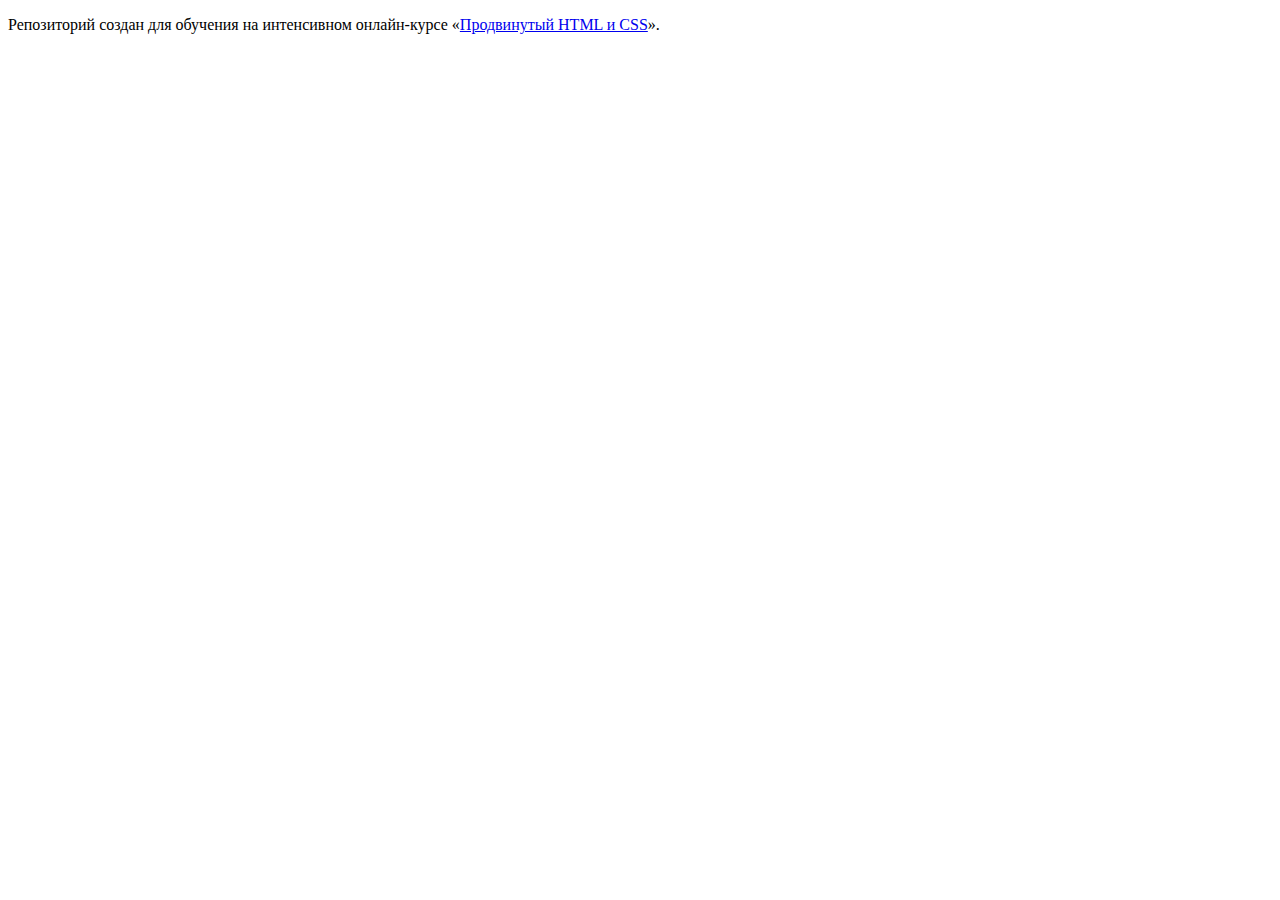
==== index.html @ 70e8ac52 ":hatching_chick:" ====
<!DOCTYPE html>
<html lang="ru">
  <head>
    <meta charset="utf-8">
    <title>HTML Academy: Седона</title>
  </head>
  <body>

    <p>Репозиторий создан для обучения на интенсивном онлайн‑курсе «<a href="https://htmlacademy.ru/intensive/adaptive">Продвинутый HTML и CSS</a>».</p>

  </body>
</html>
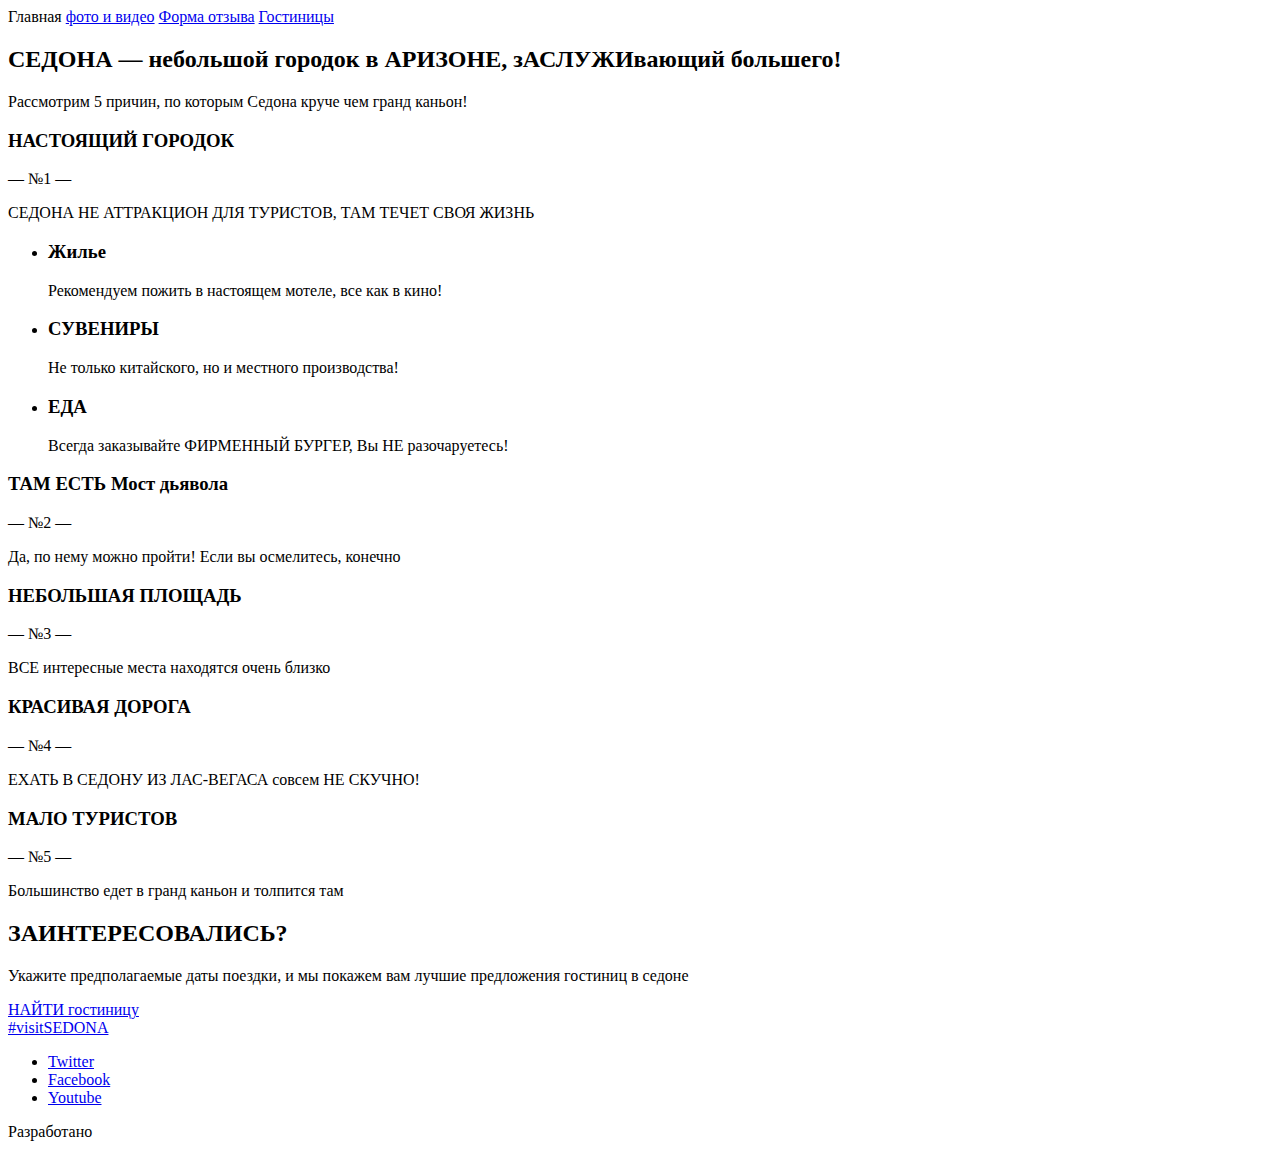
==== commit 6bae8a61: "Index-page layout" ====
--- a/index.html
+++ b/index.html
@@ -2,11 +2,105 @@
 <html lang="ru">
   <head>
     <meta charset="utf-8">
+    <meta  name="viewport" content="width=device-width,initial-scale=1">
     <title>HTML Academy: Седона</title>
+    <link rel="stylesheet" href="css/style.min.css">
   </head>
   <body>
+    <div class="wrapper-main">
+      <header class="header-main">
+        <nav class="menu">
+          <a>Главная</a>
+          <a href="photo.html">фото и видео</a>
+          <a href="form.html">Форма отзыва</a>
+          <a href="hotels.html">Гостиницы</a>
+        </nav>
+        <div class="logo">
 
-    <p>Репозиторий создан для обучения на интенсивном онлайн‑курсе «<a href="https://htmlacademy.ru/intensive/adaptive">Продвинутый HTML и CSS</a>».</p>
+        </div>
+      </header>
+      <main>
+        <section class="welcome">
 
+        </section>
+        <section class="descr">
+          <h2 class="descr__title">СЕДОНА — небольшой городок в АРИЗОНЕ, зАСЛУЖИвающий большего!</h2>
+          <p class="descr__text">Рассмотрим 5 причин, по которым Седона круче чем гранд каньон!</p>
+        </section>
+        <section class="city">
+          <div class="city__text">
+            <h3 class="city__h3">НАСТОЯЩИЙ ГОРОДОК</h3>
+            <p class="city__number">— №1 —</p>
+            <p class="city__slogan">СЕДОНА НЕ АТТРАКЦИОН ДЛЯ ТУРИСТОВ, ТАМ ТЕЧЕТ СВОЯ ЖИЗНЬ</p>
+          </div>
+          <div class="city__photo">
+
+          </div>
+        </section>
+        <ul class="items">
+          <li class="items__text">
+            <h3 class="items__h3">Жилье</h3>
+            <p class="items__slogan">Рекомендуем пожить в настоящем мотеле, все как в кино!</p>
+          </li>
+          <li class="items__text">
+            <h3 class="items__h3">СУВЕНИРЫ</h3>
+            <p class="items__slogan">Не только китайского, но и местного производства!</p>
+          </li>
+          <li class="items__text">
+            <h3 class="items__h3">ЕДА</h3>
+            <p class="items__slogan">Всегда заказывайте ФИРМЕННЫЙ БУРГЕР, Вы НЕ разочаруетесь!</p>
+          </li>
+        </ul>
+        <section class="city">
+          <div class="city__text">
+            <h3 class="city__h3">ТАМ ЕСТЬ Мост дьявола</h3>
+            <p class="city__number">— №2 —</p>
+            <p class="city__slogan">Да, по нему можно пройти! Если вы осмелитесь, конечно</p>
+          </div>
+          <div class="city__photo">
+
+          </div>
+        </section>
+        <section class="city">
+          <div class="city__text city__text--grey">
+            <h3 class="city__h3 city__h3--black">НЕБОЛЬШАЯ ПЛОЩАДЬ</h3>
+            <p class="city__number">— №3 —</p>
+            <p class="city__slogan">ВСЕ интересные места находятся очень близко</p>
+          </div>
+          <div class="city__text city__text--grey">
+            <h3 class="city__h3 city__h3--black">КРАСИВАЯ ДОРОГА</h3>
+            <p class="city__number">— №4 —</p>
+            <p class="city__slogan">ЕХАТЬ В СЕДОНУ ИЗ ЛАС-ВЕГАСА совсем НЕ СКУЧНО!</p>
+          </div>
+          <div class="city__text city__text--grey">
+            <h3 class="city__h3 city__h3--black">МАЛО ТУРИСТОВ</h3>
+            <p class="city__number">— №5 —</p>
+            <p class="city__slogan">Большинство едет в гранд каньон и толпится там</p>
+          </div>
+        </section>
+        <section class="interest">
+          <h2 class="interest__h2">ЗАИНТЕРЕСОВАЛИСЬ?</h2>
+          <p class="interest__text">Укажите предполагаемые даты поездки, и мы покажем вам лучшие предложения гостиниц в седоне</p>
+          <a href="#" class="interest__link">НАЙТИ гостиницу</a>
+        </section>
+        <div class="map">
+
+        </div>
+      </main>
+      <footer class="footer-main">
+        <div class="visit">
+          <a href="#" class="visit__link">#visitSEDONA</a>
+        </div>
+        <ul class="social">
+          <li><a href="#" class="social__tw">Twitter</a></li>
+          <li><a href="#" class="social__fb">Facebook</a></li>
+          <li><a href="#" class="social__yt">Youtube</a></li>
+        </ul>
+        <div class="copyright">
+          <p class="copyright__text">Разработано</p>
+          <a href="https://htmlacademy.ru/intensive/adaptive" class="copyright__link"></a>
+        </div>
+      </footer>
+    </div>
   </body>
 </html>
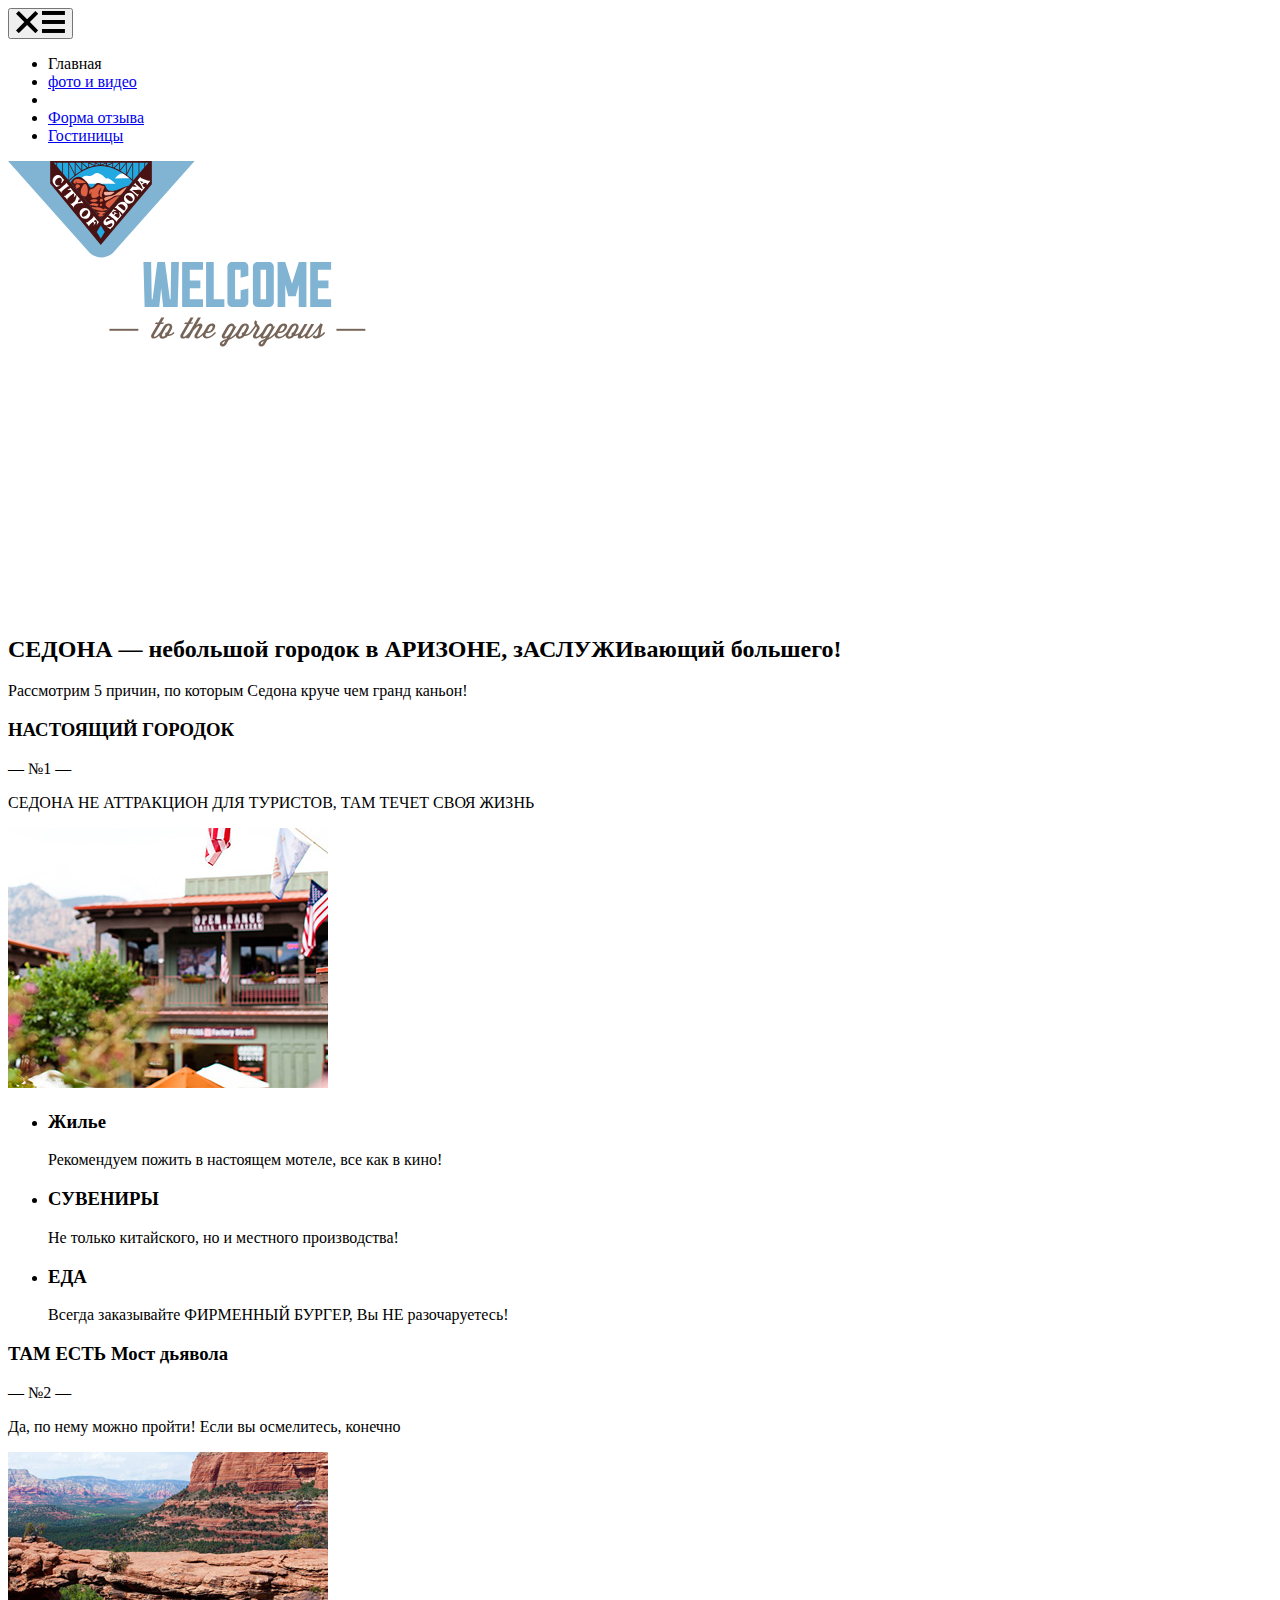
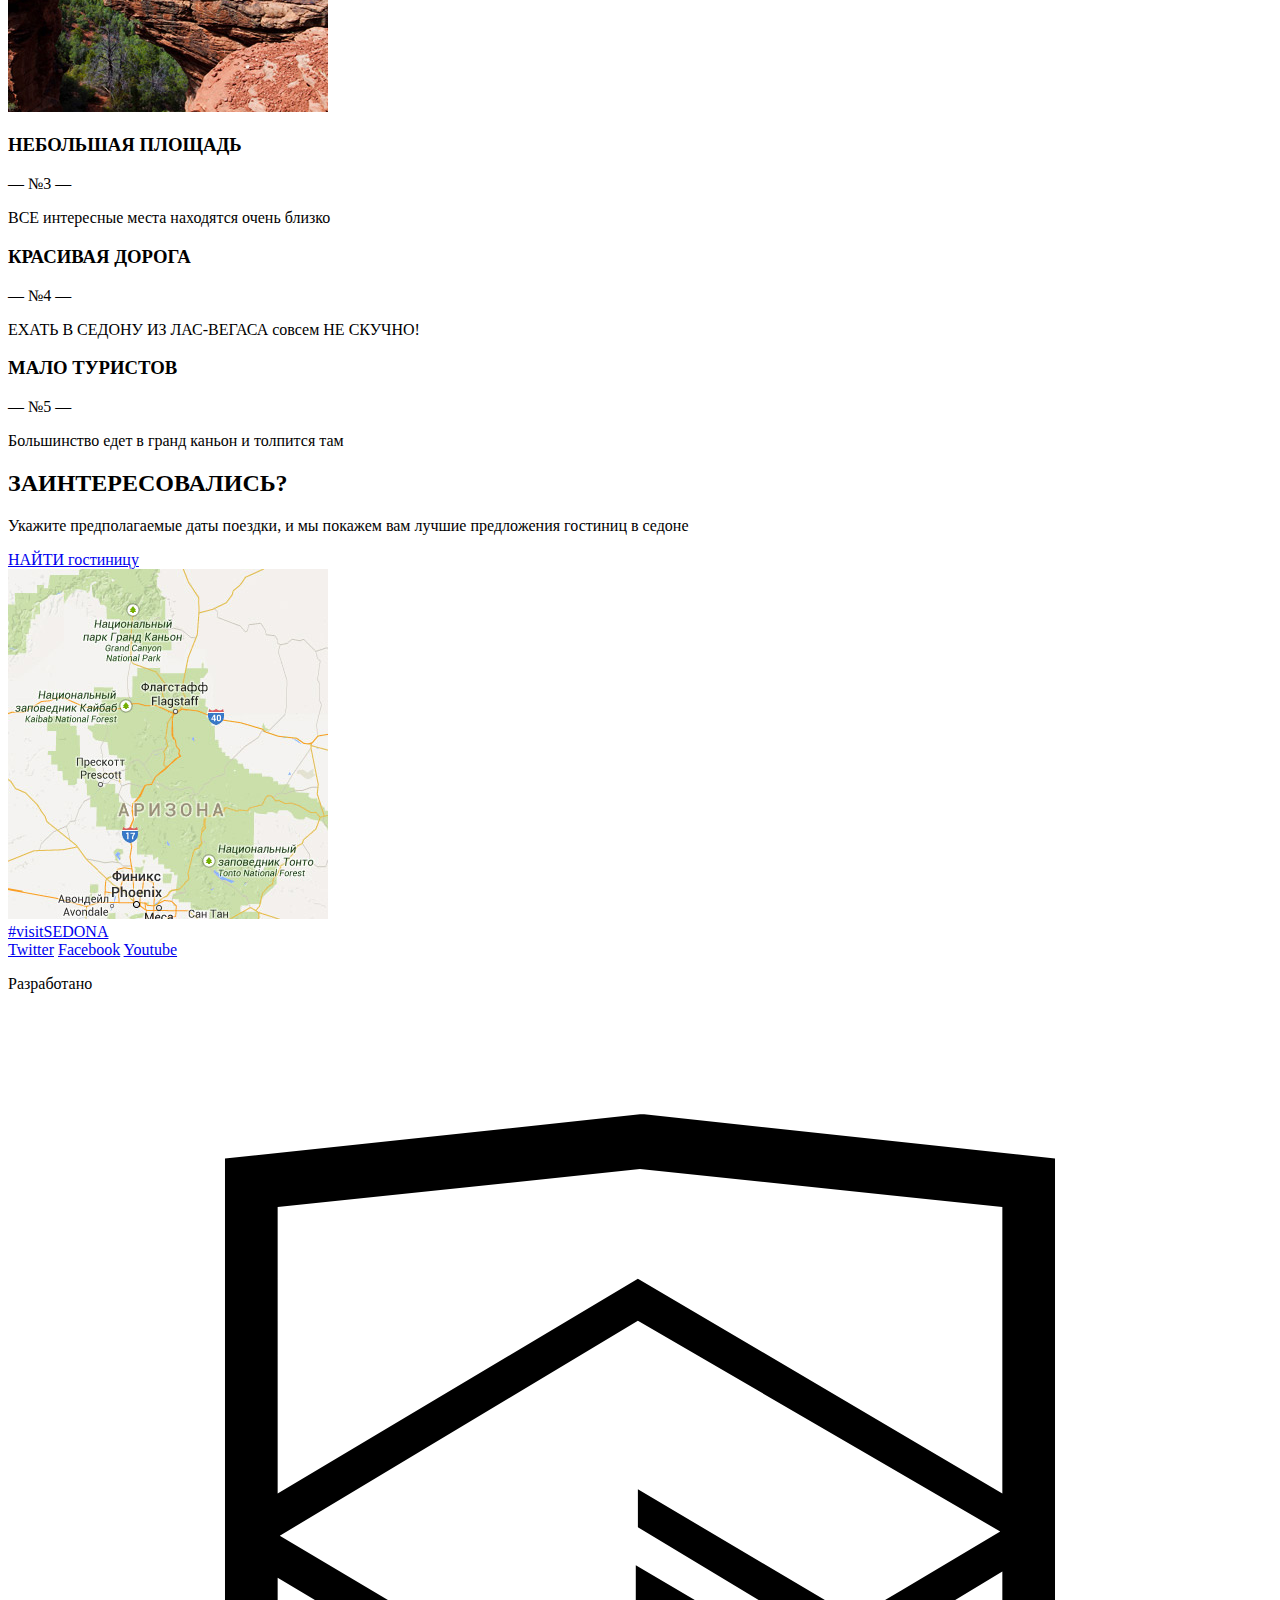
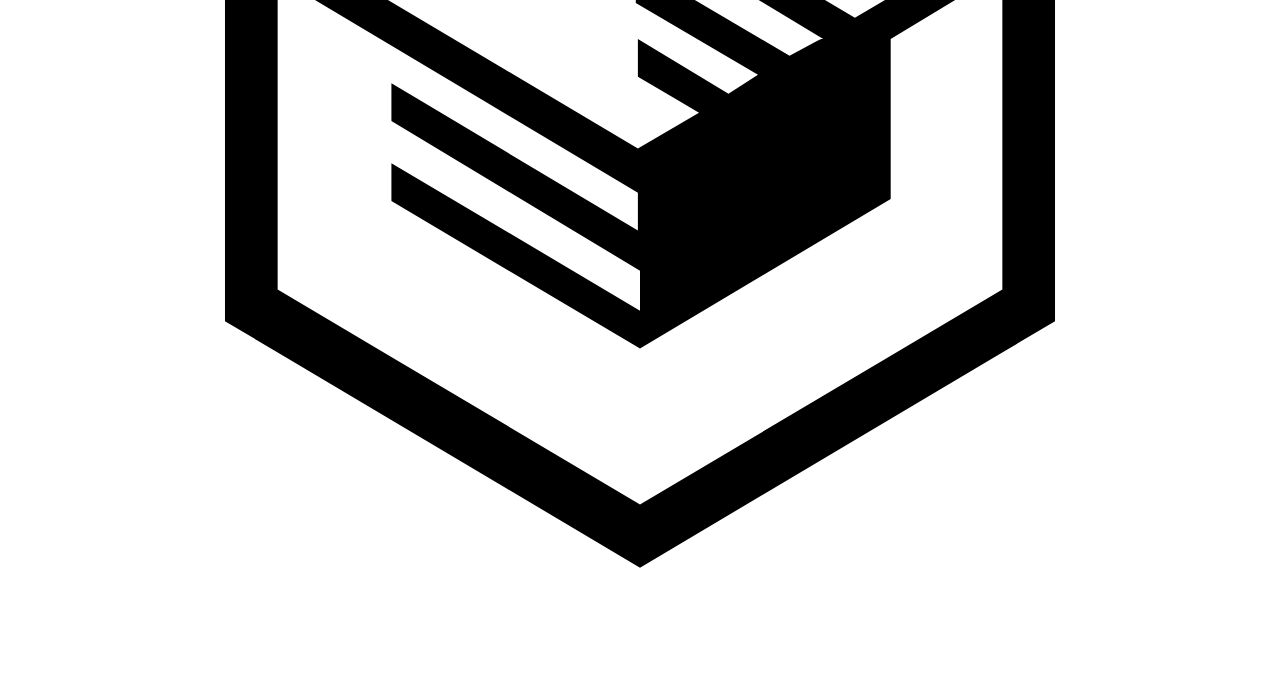
==== commit c6d6f916: "Index-page for mobile and tablet versions" ====
--- a/index.html
+++ b/index.html
@@ -10,31 +10,275 @@
     <div class="wrapper-main">
       <header class="header-main">
         <nav class="menu">
-          <a>Главная</a>
-          <a href="photo.html">фото и видео</a>
-          <a href="form.html">Форма отзыва</a>
-          <a href="hotels.html">Гостиницы</a>
+          <button class="menu__toggle">
+            <svg class="menu__cross" xmlns="http://www.w3.org/2000/svg" xmlns:xlink="http://www.w3.org/1999/xlink" x="0px" y="0px" width="22.199px" height="22.199px" viewBox="0 0 22.199 22.199" enable-background="new 0 0 22.199 22.199" xml:space="preserve"> <polygon class="menu__cross-hover" points="22.199,2.804 19.396,0 11.1,8.297 2.804,0 0,2.803 8.297,11.1 0,19.396 2.803,22.199 11.1,13.902 19.396,22.199 22.199,19.396 13.903,11.1 "/></svg>
+            <svg class="menu__ham" xmlns="http://www.w3.org/2000/svg" xmlns:xlink="http://www.w3.org/1999/xlink" x="0px" y="0px" width="22.928px" height="21.982px" viewBox="0 0 22.928 21.982" enable-background="new 0 0 22.928 21.982" xml:space="preserve">
+              <g>
+                <rect class="menu__ham-hover" width="22.928" height="3.964"/>
+                <rect class="menu__ham-hover" y="9.009" width="22.928" height="3.964"/>
+                <rect class="menu__ham-hover" y="18.018" width="22.928" height="3.964"/>
+              </g>
+            </svg>
+          </button>
+          <ul class="menu__items">
+            <li class="menu__blocks"><a class="menu__link menu__link--active">Главная</a></li>
+            <li class="menu__blocks"><a class="menu__link" href="photo.html">фото и видео</a></li>
+            <li class="menu__blocks menu__blocks--hidden"></li>
+            <li class="menu__blocks"><a class="menu__link" href="form.html">Форма отзыва</a></li>
+            <li class="menu__blocks"><a class="menu__link" href="hotels.html">Гостиницы</a></li>
+          </ul>
         </nav>
         <div class="logo">
-
+          <svg xmlns="http://www.w3.org/2000/svg" xmlns:xlink="http://www.w3.org/1999/xlink" x="0px" y="0px" width="186.643px" height="96.425px" viewBox="0 0 186.643 96.425" enable-background="new 0 0 186.643 96.425" xml:space="preserve">
+            <g>
+              <path class="logo__blue" fill="#81B3D3" d="M186.643,0H0l80.486,90.474c7.061,7.936,18.61,7.936,25.67,0L186.643,0z"/>
+              <g>
+                <g>
+                  <polygon fill="#23A9E1" points="43.242,0.721 92.765,59.071 142.089,1.074 			"/>
+                </g>
+                <g>
+                  <path class="logo__cloud" fill="#FFFFFF" d="M122.023,17.332c-5.062,0.028-10.124,0.056-15.187,0.084C112.837,10.485,115.533,11.226,122.023,17.332L122.023,17.332z"/>
+                </g>
+                <g>
+                  <path class="logo__cloud" fill="#FFFFFF" d="M80.849,22.69c8.895,0,17.786,0,26.68,0c-1.985-1.233-6.708-7.059-9.308-4.893 c-0.212,0.178-7.505-8.848-12.296-4.499c-4.179,3.799-6.12-0.498-10.857,2.511C69.669,19.379,78.188,21.484,80.849,22.69 L80.849,22.69z"/>
+                </g>
+                <path fill="#491213" d="M93.104,0.016h-50.92v22.463l50.581,61.522l0.339-0.424l50.748-60.394V0.016H93.104z M93.104,57.068 l-0.339,0.409L45.892,1.793h47.211h47.208L93.104,57.068z"/>
+                <path fill="#491213" d="M92.765,57.477l0.339-0.409L120.68,24.78c-6.913,0.949-11.864,6.077-18.604,4.956 c-3.396-0.564-3.498-2.514-4.469-4.456c-0.746-1.493-1.937-1.303-3.487-1.91c-1.442-0.565-2.277-1.738-5.162-1.061 c-2.528,0.593-2.807,4.518-5.952,4.293c-1.689-0.121-1.811-2.497-4.244-5.539c-6.302-7.571-12.158-6.523-16.247,0.475 L92.765,57.477z"/>
+                <g>
+                  <polygon fill="#23A9E1" points="88.745,70.916 92.765,64.416 96.769,70.916 92.765,77.43 			"/>
+                </g>
+                <g>
+                  <path class="logo__grid" fill="#491213" d="M124.567,20.258c-0.035-0.039-3.714-3.86-9.46-7.639c-5.281-3.474-13.444-7.624-22.346-7.667 C83.84,4.903,75.79,9.039,70.605,12.518c-5.632,3.78-9.18,7.61-9.215,7.648l-0.706-0.649c0.036-0.04,3.661-3.954,9.387-7.796 c5.298-3.554,13.54-7.774,22.696-7.729c9.144,0.044,17.493,4.287,22.888,7.837c5.832,3.839,9.57,7.727,9.606,7.766 L124.567,20.258z"/>
+                </g>
+                <g>
+                  <rect class="logo__grid" x="48.363" y="1.2" fill="#491213" width="0.783" height="6.627"/>
+                </g>
+                <g>
+                  <rect class="logo__grid" x="54.116" y="0.933" fill="#491213" width="0.783" height="12.634"/>
+                </g>
+                <g>
+                  <rect class="logo__grid" x="60.363" y="1.017" fill="#491213" width="0.784" height="18.43"/>
+                </g>
+                <g>
+                  <rect class="logo__grid" x="66.779" y="0.933" fill="#491213" width="0.783" height="13.495"/>
+                </g>
+                <g>
+                  <rect class="logo__grid" x="73.42" y="0.819" fill="#491213" width="0.784" height="9.18"/>
+                </g>
+                <g>
+                  <rect class="logo__grid" x="80.33" y="1.074" fill="#491213" width="0.782" height="5.683"/>
+                </g>
+                <g>
+                  <rect class="logo__grid" x="86.676" y="0.918" fill="#491213" width="0.783" height="4.104"/>
+                </g>
+                <g>
+                  <rect class="logo__grid" x="56.928" y="7.699" transform="matrix(-0.4571 -0.8894 0.8894 -0.4571 86.0255 68.6893)" fill="#491213" width="14.095" height="0.784"/>
+                </g>
+                <g>
+                  <rect class="logo__grid" x="65.248" y="5.536" transform="matrix(-0.6306 -0.7761 0.7761 -0.6306 110.4178 64.4075)" fill="#491213" width="10.575" height="0.783"/>
+                </g>
+                <g>
+                  <rect class="logo__grid" x="72.811" y="4.074" transform="matrix(-0.7484 -0.6633 0.6633 -0.7484 131.3064 58.7461)" fill="#491213" width="7.972" height="0.783"/>
+                </g>
+                <g>
+                  <rect class="logo__grid" x="80.394" y="2.974" transform="matrix(-0.8984 -0.4393 0.4393 -0.8984 157.8131 43.247)" fill="#491213" width="7.032" height="0.783"/>
+                </g>
+                <g>
+                  <rect class="logo__grid" x="86.769" y="2.738" transform="matrix(-0.9076 -0.4199 0.4199 -0.9076 170.1622 43.7135)" fill="#491213" width="6.246" height="0.783"/>
+                </g>
+                <g>
+                  <rect class="logo__grid" x="136.324" y="1.257" fill="#491213" width="0.783" height="5.781"/>
+                </g>
+                <g>
+                  <rect class="logo__grid" x="130.571" y="0.721" fill="#491213" width="0.784" height="12.973"/>
+                </g>
+                <g>
+                  <rect class="logo__grid" x="124.325" y="1.257" fill="#491213" width="0.782" height="18.458"/>
+                </g>
+                <g>
+                  <rect class="logo__grid" x="117.909" y="1.031" fill="#491213" width="0.782" height="13.241"/>
+                </g>
+                <g>
+                  <rect class="logo__grid" x="111.268" y="0.989" fill="#491213" width="0.783" height="9.011"/>
+                </g>
+                <g>
+                  <rect class="logo__grid" x="104.358" y="0.679" fill="#491213" width="0.783" height="6.078"/>
+                </g>
+                <g>
+                  <rect class="logo__grid" x="97.883" y="1.172" fill="#491213" width="1.015" height="3.85"/>
+                </g>
+                <g>
+                  <rect class="logo__grid" x="121.129" y="1.052" transform="matrix(-0.8889 -0.4582 0.4582 -0.8889 225.8566 70.8436)" fill="#491213" width="0.782" height="13.956"/>
+                </g>
+                <g>
+                  <rect class="logo__grid" x="114.566" y="0.643" transform="matrix(-0.7732 -0.6342 0.6342 -0.7732 200.1183 83.3156)" fill="#491213" width="0.783" height="10.461"/>
+                </g>
+                <g>
+                  <rect class="logo__grid" x="108.268" y="0.475" transform="matrix(-0.6634 -0.7482 0.7482 -0.6634 177.4106 88.722)" fill="#491213" width="0.783" height="7.97"/>
+                </g>
+                <g>
+                  <rect class="logo__grid" x="101.169" y="-0.154" transform="matrix(-0.4385 -0.8987 0.8987 -0.4385 143.0711 96.1146)" fill="#491213" width="0.784" height="7.032"/>
+                </g>
+                <g>
+                  <rect class="logo__grid" x="95.196" y="0.013" transform="matrix(-0.4191 -0.908 0.908 -0.4191 132.7973 91.2395)" fill="#491213" width="0.783" height="6.246"/>
+                </g>
+                <g>
+                  <g>
+                    <path fill="#FFFFFF" d="M65.464,32.265c0.513,0.618,0.891,1.284,0.806,2.116c-0.059,0.579-0.936,1.55-0.27,1.846 c0.747-0.945,1.495-1.889,2.242-2.834c-0.602-0.151-5.365-5.848-5.442-6.472c-1.053,0.578-2.106,1.156-3.159,1.734 c0.164,0.661,1.294,0.005,1.854,0.046c0.828,0.06,1.425,0.56,1.953,1.152c-1.728,1.449-5.931,5.017-6.374,5.09 c-0.226,0.036-1.088-0.601-1.101-0.056c-0.006,0.262,0.852,1.014,1.015,1.21c0.743,0.884,1.485,1.769,2.229,2.653 c0.619-0.282-0.11-0.732,0.205-1.243C59.654,37.133,64.323,33.24,65.464,32.265L65.464,32.265z"/>
+                  </g>
+                  <g>
+                    <path fill="#FFFFFF" d="M60.191,25.285c0.443-0.095,0.624,0.434,0.958-0.056c-0.816-0.973-1.633-1.945-2.449-2.917 c-0.371-0.442-0.84-0.916-0.706,0.018c0.089,0.63-6.113,5.664-6.493,5.82c-0.479,0.197-0.758-0.417-1.109,0.097 c0.731,0.869,1.461,1.739,2.193,2.608c0.246,0.292,0.477,0.612,0.747,0.882c0.339,0.339,0.208-0.672,0.224-0.585 c-0.091-0.513,0.527-0.948,0.855-1.228C55.956,28.563,59.809,25.336,60.191,25.285z"/>
+                  </g>
+                  <g>
+                    <path fill="#FFFFFF" d="M51.42,24.368c-1.767,0.523-3.65-0.164-4.207-2.042c-0.543-1.835,0.614-3.757,2.071-4.801 c1.439-1.032,3.589-0.97,4.373,0.838c0.346,0.799,0.158,1.706-0.094,2.502c-0.16,0.506-0.597,1,0.056,1.289 c0.86-1.096,1.721-2.19,2.581-3.286c-1.055-0.633-1.518-1.683-2.3-2.595c-0.882-1.071-2.064-2.079-3.482-2.284 c-2.87-0.406-5.574,2.556-5.795,5.245c-0.136,1.457,0.374,2.848,1.246,4.001c0.75,0.994,1.868,1.623,2.435,2.754 c0.262,0.095,2.705-1.033,3.286-1.255C51.538,24.623,51.501,24.459,51.42,24.368C50.659,24.594,51.42,24.368,51.42,24.368z"/>
+                  </g>
+                  <g>
+                    <path fill="#FFFFFF" d="M90.72,60.777c-1.15-0.768-4.025-4.689-4.573-5.341c-0.108-0.13-0.219-0.261-0.329-0.392 c-0.011-0.014-0.284,0.225-0.246,0.191c-0.173,0.145,0.134,0.573-0.052,0.864c-0.793,1.241-5.758,4.983-6.016,5.163 c-0.556,0.384-1.164-0.159-1.489,0.316c0.719,0.854,2.78,3.543,3.019,3.582c0.479,0.078,0.148-0.815,0.211-1 c0.123-0.369,2.633-2.445,3.549-3.211c0.336-0.281,0.688,0.426,0.888,0.723c0.327,0.484,0.474,1,0.298,1.568 c-0.116,0.37-0.717,0.92-0.25,1.174c0.619-0.723,2.361-2.754,2.613-3.049c0.252-0.293-0.566-0.037-0.469-0.087 c-0.37,0.191-0.718,0.235-1.063-0.028c-0.096-0.071-1.089-1.082-0.99-1.166c0.431-0.361,0.959-0.963,1.517-1.1 c0.862-0.213,1.582,1.516,1.709,2.129c0.121,0.578,0.104,1.186-0.076,1.75c-0.124,0.387-0.487,0.696,0.018,0.93 c0.712-0.974,1.422-1.946,2.131-2.92C90.974,60.88,90.842,60.848,90.72,60.777C90.593,60.692,90.859,60.847,90.72,60.777z"/>
+                  </g>
+                  <g>
+                    <path fill="#FFFFFF" d="M80.496,56.646c2.205-1.855,2.482-5.053,0.769-7.339c-1.867-2.489-5.371-3.096-7.804-1.052 c-2.204,1.854-2.489,5.047-0.758,7.325C74.694,58.201,77.902,58.498,80.496,56.646C81.652,55.671,80.397,56.716,80.496,56.646z M80.031,51.893c-0.647,1.51-2.201,3.063-3.732,3.667c-1.818,0.715-3.1-0.827-2.36-2.553c0.65-1.516,2.203-3.057,3.737-3.666 C79.528,48.606,80.742,50.187,80.031,51.893C79.65,52.783,80.102,51.724,80.031,51.893z"/>
+                  </g>
+                  <g>
+                    <path fill="#FFFFFF" d="M74.052,42.037c0.475,0.06,0.926,0.55,1.269,0.042c-0.742-0.879-1.484-1.758-2.228-2.637 c-0.595,0.269,0.047,0.549-0.194,0.971c-0.244,0.427-2.56,0.781-3.176,0.89c0.224-0.644,0.895-2.615,1.157-2.835 c0.544-0.445,0.883,0.432,1.283-0.141c-0.915-1.084-1.829-2.169-2.743-3.253c-0.31-0.366-0.559-1.028-0.98-0.68 c0.038-0.031,0.006,1.472-0.089,1.733c-0.086,0.236-0.936,3.638-1.926,4.47c-0.493,0.414-2.237,1.934-2.702,2.097 c-0.541,0.189-0.825-0.598-1.22-0.038c0.83,0.986,1.661,1.971,2.491,2.957c0.125,0.148,0.602,0.863,0.767,0.893 c0.521,0.094,0.06-0.893,0.113-1.086c0.151-0.431,2.5-2.719,3.497-2.859C70.832,42.356,72.571,41.859,74.052,42.037 C74.391,42.079,73.7,41.994,74.052,42.037z"/>
+                  </g>
+                </g>
+                <g>
+                  <path fill="#DC6243" d="M67.792,22.874c-4.043-0.167-2.351-3.954,0.395-4.808c2.611-0.813,8.089,1.717,9.843,3.398 c-2.783,0.855-6.386,0.732-9.447,0.874C68.357,19.218,67.625,20.306,67.792,22.874L67.792,22.874z"/>
+                </g>
+                <g>
+                  <path fill="#DC6243" d="M68.807,27.724c-2.04-1.579-1.396-5.266,1.763-4.146C74.575,25.662,69.714,26.817,68.807,27.724 C68.807,27.724,68.849,27.682,68.807,27.724z"/>
+                </g>
+                <g>
+                  <path fill="#DC6243" d="M77.295,35.423c-8.62-0.071-2.792-13.322,0.141-12.521C80.809,23.975,80.431,35.524,77.295,35.423 L77.295,35.423z"/>
+                </g>
+                <g>
+                  <path fill="#DC6243" d="M83.401,31.094c-0.84,2.501-2.361,2.968-2.192-0.07c0.194-3.503,2.479-2.662,4.93-4.004 c2.04-1.119,3.139-5.214,6.641-2.765c1.562,1.093,3.352,0.179,3.851,1.833c-0.025-0.084-4.545,10.308-2.031,10.308 c-4.961,0-2.773-5.922-0.874-9.899c-1.847,0.885-4.842,6.688-2.382,7.643c-1.281,1.686-5.194,3.945-7.234,2.298 C82.558,35.189,83.418,33.113,83.401,31.094L83.401,31.094z"/>
+                </g>
+                <g>
+                  <path fill="#DC6243" d="M87.505,40.697c-3.489,1.046-8.122-1.207-2.51-2.34C88.478,37.653,92.182,39.135,87.505,40.697 C87.646,40.655,87.377,40.74,87.505,40.697z"/>
+                </g>
+                <g>
+                  <path fill="#DC6243" d="M91.875,40.556c-0.736-1.658,0.562-3.635,2.68-2.199C96.402,39.609,93.704,41.463,91.875,40.556 L91.875,40.556z"/>
+                </g>
+                <g>
+                  <path fill="#DC6243" d="M88.929,45.224c-2.411-0.747-10.537-0.561-5.218-2.764C85.351,41.781,93.865,42.558,88.929,45.224 L88.929,45.224z"/>
+                </g>
+                <g>
+                  <path fill="#DC6243" d="M92.144,44.871c-0.007-0.96-0.512-2.679,1.354-1.946C95.733,43.804,92.144,45.576,92.144,44.871 C92.144,44.871,92.144,44.702,92.144,44.871z"/>
+                </g>
+                <g>
+                  <path fill="#DC6243" d="M99.363,48.538c-1.437-1.227-2.891-1.295-4.229,0c-1.795-3.293-8.318-2.19-11.366-2.651 C85.406,49.916,98.632,50.667,99.363,48.538L99.363,48.538z"/>
+                </g>
+                <g>
+                  <path fill="#DC6243" d="M97.46,50.962c-3.151-0.146-6.671-0.563-9.646,0.084c1.86,0.466,6.396,1.795,2.172,2.918 c1.515,2.168,3.973,2.029,5.584,0.127c-0.655-0.322-1.01-0.719-1.552-1.057C95.69,52.731,97.252,51.767,97.46,50.962 L97.46,50.962z"/>
+                </g>
+                <g>
+                  <path fill="#DC6243" d="M101.056,47.085c-5.288-3.112-3.95-5.427,0.354-7.586c2.254-1.131,7.324-5.208,9.447-3.85 C107.589,39.461,104.322,43.273,101.056,47.085L101.056,47.085z"/>
+                </g>
+                <g>
+                  <path fill="#F49774" d="M97.291,39.809c-4.479-4.601,6.689-4.178,8.487-5.796c1.311,0.437,10.768-8.283,13.071-7.741 c-1.655,1.941-5.22,8.136-7.775,8.136c-1.964,0-3.95-0.292-5.472,1.107C103.378,37.563,99.694,38.605,97.291,39.809 L97.291,39.809z"/>
+                </g>
+                <g>
+                  <path fill="#F4B1A4" d="M98.758,34.183c-2.453,1.319-4.772-3.907-0.537-3.398c2.813,0.338,5.662-0.237,8.348,0.226 C104.642,33.302,101.863,34.564,98.758,34.183L98.758,34.183z"/>
+                </g>
+                <g>
+                  <rect class="logo__grid" x="92.167" y="1.426" fill="#491213" width="0.938" height="3.313"/>
+                </g>
+                <g>
+                  <g>
+                    <path fill="#FFFFFF" d="M111.39,52.466c0.191,0.648,0.299,1.332,0.215,2.009c-0.107,0.873-0.979,2.925-2.173,2.34 c-1.169-0.573-2.194-1.728-3.188-2.552c0.802-0.936,1.507-1.749,2.854-1.295c0.37,0.123,0.688-0.036,0.299-0.262 c-0.405-0.234-3.114-1.965-3.261-1.799c-0.271,0.311,0.528,0.868,0.221,1.473c-0.229,0.447-0.61,0.834-0.932,1.219 c-0.72-0.607-1.923-1.253-1.057-2.256c0.542-0.66,1.25-1.172,2.098-1.342c0.565-0.114,1.841,0.389,2.006-0.224 c-1.087-0.522-2.172-1.044-3.258-1.565c0.177,0.799-3.349,4.525-4.131,5.464c-0.113,0.137-0.658,0.609-0.664,0.797 c-0.009,0.429,0.622,0.097,0.657,0.084c0.486-0.18,6.816,5.109,6.973,5.471c0.1,0.281-0.221,0.574-0.029,0.732 c-0.011-0.01,0.228,0.216,0.253,0.184c0.391-0.468,4.522-5.975,5.374-6.217c-0.794-1.215-1.588-2.43-2.368-3.652 C110.689,51.333,111.26,52.024,111.39,52.466z"/>
+                  </g>
+                  <g>
+                    <path fill="#FFFFFF" d="M105.229,59.169c-2.077-1.34-5.596,1.279-6.125,1.531c-1.039,0.492-1.789-0.543-1.251-1.502 c0.469-0.83,1.393-1.234,2.31-1.289c0.277-0.017,1.35,0.198,1.459,0.026c0.13-0.202,0.228-0.22,0.042-0.345 c-0.856-0.579-1.712-1.156-2.567-1.734c-0.176,1.055-1.385,1.727-2.076,2.441c-0.823,0.854-1.52,1.93-1.52,3.156 c0,1.135,0.679,2.142,1.677,2.66c1.136,0.592,2.317,0.116,3.324-0.511c0.627-0.392,1.254-0.856,1.924-1.171 c0.996-0.467,2.304-0.062,1.953,1.27c-0.282,1.073-1.351,2.061-2.405,2.34c-0.616,0.164-1.27,0.109-1.872-0.09 c-0.432-0.142-0.993-0.734-1.23-0.111c1.161,0.846,2.321,1.691,3.482,2.537c0.103-0.76,0.522-1.09,1.086-1.564 c0.735-0.645,1.438-1.32,1.994-2.13C106.593,62.99,106.972,60.621,105.229,59.169z"/>
+                  </g>
+                  <g>
+                    <path fill="#FFFFFF" d="M105.229,59.169C106.154,59.767,104.638,58.675,105.229,59.169L105.229,59.169z"/>
+                  </g>
+                  <g>
+                    <path fill="#FFFFFF" d="M134.462,21.855C134.455,21.859,134.455,21.859,134.462,21.855L134.462,21.855z"/>
+                  </g>
+                  <g>
+                    <path fill="#FFFFFF" d="M141.92,19.645c-0.729,0.729-8.42-2.341-8.982-2.764c-0.29-0.116-0.3-1.321-0.705-0.833 c-0.404,0.488-0.81,0.976-1.216,1.463c-0.418,0.505-0.837,1.009-1.256,1.513c-0.26,0.314-0.537,0.458-0.038,0.72 c0.837-0.419,5.417,7.346,5.008,8.461c-0.725,0.376-6.915-5.057-7.081-5.415c-0.052-0.146,0.273-1.021-0.211-0.945 c-0.229,0.036-0.743,0.896-0.889,1.072c-0.297,0.357-0.592,0.715-0.889,1.072c0.332,0.485,0.517-0.021,0.959,0.042 c0.383,0.077,1.844,1.331,2.241,1.664c-0.725,0.027-2.685,0.131-2.934,0.113c-0.903,0.112-0.422-0.663-1.015-0.931 c-0.759,0.922-1.52,1.843-2.277,2.764c-0.441,0.536-0.885,1.072-1.326,1.607c-0.054,0.065-0.047,0.032,0.05,0.112 c0.33,0.273,0.104,0.168,0.568,0.006c0.506-0.177,6.559,4.931,6.776,5.19c0.377,0.45-0.154,0.975,0.411,1.221 c0.6-0.728,1.198-1.457,1.798-2.184c0.091-0.11,0.141-0.1,0.021-0.198c-0.427-0.353-0.476,0.212-1.002,0.154 c-0.533-0.089-4.395-3.369-5.895-4.61c1.822-0.068,7.291-0.271,8.199-0.304c0.3-0.011,1.139,0.896,1.068,1.216 c-0.081,0.378-0.463,0.558,0.054,0.794c0.479-0.575,0.985-1.149,1.456-1.734l0,0l0.227-0.282 c0.076-0.052,0.146-0.145,0.21-0.265l0.168-0.211c0.425-0.485,1.8-2.006,1.635-2.15c-0.461-0.4-0.685,0.466-1.298-0.054 c-0.348-0.249-1.223-1.788-1.443-2.162c-0.264-0.449,0.608-0.897,0.964-1.119c0.776-0.482,3.247-1.183,3.482,0.348 c0.04,0.258-0.271,0.55-0.084,0.704c0.044,0.037,0.204,0.242,0.27,0.163c0.163-0.197,2.361-2.843,3.3-3.969 C142.146,19.832,142.037,19.69,141.92,19.645z M134.546,21.801C134.623,21.752,134.699,21.703,134.546,21.801 c-0.051,0.032-0.074,0.047-0.084,0.054c0.014-0.008,0.047-0.03,0.082-0.052c-0.345,0.22-0.668,0.473-0.958,0.761 c-0.521-0.897-1.044-1.795-1.564-2.693c1.177,0.491,2.352,0.985,3.524,1.481C135.192,21.45,134.855,21.605,134.546,21.801z"/>
+                  </g>
+                  <g>
+                    <path fill="#FFFFFF" d="M124.801,33.012c-2.375-1.979-5.63-1.404-7.586,0.832c-1.903,2.312-1.712,5.663,0.605,7.615 c2.339,1.926,5.67,1.438,7.572-0.846C127.29,38.31,127.16,34.945,124.801,33.012z M124.52,39.626 c-0.019,0.02-0.025,0.027-0.026,0.027c-1.232,1.292-3.358,0.096-4.505-0.731c-1.146-0.829-3.111-2.57-1.856-4.104 c1.056-1.287,3.124-0.231,4.191,0.482c1.2,0.803,3.412,2.596,2.276,4.216C124.674,39.426,124.726,39.368,124.52,39.626z"/>
+                  </g>
+                  <g>
+                    <path fill="#FFFFFF" d="M124.801,33.012C125.972,33.971,124.548,32.801,124.801,33.012L124.801,33.012z"/>
+                  </g>
+                  <g>
+                    <path fill="#FFFFFF" d="M124.492,39.653c0.009-0.01,0.018-0.018,0.026-0.027c0.029-0.037,0.056-0.073,0.08-0.11 C124.549,39.577,124.488,39.653,124.492,39.653z"/>
+                  </g>
+                  <g>
+                    <path fill="#FFFFFF" d="M118.209,42.136c0.112,0.094,0.273,0.224-0.063-0.057c-2.835-2.127-6.194-1.504-8.402,1.157 c-0.988,1.189-1.976,2.378-2.961,3.567c0.351,0.512,0.763-0.118,1.273,0.176c0.436,0.25,6.244,5.101,6.339,5.366 c0.164,0.458-0.255,0.548,0.144,0.875c0.172,0.143,4.536-5.245,4.935-6.191C120.164,45.274,119.614,43.351,118.209,42.136z M116.891,48.89c-0.24,0.296-0.044,0.054-0.665,0.65c-0.306,0.293-6.438-4.675-6.192-4.944c0.835-0.918,2.567-1.556,3.577-1.297 C115.801,43.859,118.824,46.559,116.891,48.89z"/>
+                  </g>
+                </g>
+              </g>
+            </g>
+          </svg>
         </div>
       </header>
       <main>
         <section class="welcome">
-
+          <svg xmlns="http://www.w3.org/2000/svg" xmlns:xlink="http://www.w3.org/1999/xlink" x="0px" y="0px" width="459.754px" height="350.074px" viewBox="0 0 459.754 350.074" enable-background="new 0 0 459.754 350.074" xml:space="preserve">
+            <g>
+              <path fill="#766458" d="M165.422,70.001l-0.203,0.229c-1.353,1.469-3.022,2.188-4.521,2.217l2.822-4.865 c1.813-3.139,0.144-6.104-2.679-6.104c-2.303,0-4.088,0.92-5.815,3.916l-1.468,2.562l-1.227,2.098l-0.154,0.177 c-2.159,2.506-4.262,4.491-5.586,4.491c-0.662,0-1.037-0.461-0.346-1.641l6.422-11.201h2.446l0.864-1.44h-2.477l2.822-4.893h-2.994 l-2.822,4.895h-2.707l-0.864,1.44h2.735l-6.019,10.423c-1.267,2.217-0.374,4.262,2.044,4.262c1.739,0,3.662-1.309,5.512-3.084 c-0.006,3.816,5.297,4.562,8.539,0.463h0.661c1.785,0,4.606-1.094,6.134-2.907C166.342,70.634,165.825,70.174,165.422,70.001z M159.03,70.204h-0.145c-0.979,0-1.756,0.806-1.756,1.785c0,0.373,0.115,0.72,0.289,1.009l-0.029,0.057 c-1.411,2.419-4.838,1.958-3.053-1.151l2.274-3.944l1.44-2.447c2.102-3.569,4.98-2.159,3.166,0.95L159.03,70.204z"/>
+              <path fill="#766458" d="M206.877,70.001l-0.201,0.229c-2.16,2.506-4.924,4.491-7.025,4.491c-1.844,0-2.938-1.151-1.555-3.569 l0.287-0.52c1.93,0.807,5.558,0.432,7.804-3.455l0.432-0.749c1.612-2.764,0.058-4.837-2.39-4.837c-2.419,0-4.348,1.268-5.615,3.455 l-2.906,4.984l-0.173,0.199c-2.159,2.504-4.261,4.49-5.586,4.49c-0.661,0-1.036-0.461-0.346-1.641l4.319-7.571c1.295-2.274,0.059-3.916-1.612-3.916c-1.296,0-2.679,0.72-4.175,2.274l4.779-8.32h-2.994l-8.354,14.492l-0.168,0.191 c-2.159,2.506-4.261,4.491-5.586,4.491c-0.662,0-1.037-0.461-0.345-1.641l6.42-11.201h2.447l0.864-1.44h-2.476l2.822-4.893h-2.994 l-2.822,4.895h-2.706l-0.864,1.44h2.735l-6.019,10.423c-1.267,2.217-0.373,4.262,2.045,4.262c1.213,0,2.517-0.639,3.821-1.627 l-0.771,1.338h3.022l4.55-7.916c4.606-5.789,6.65-5.039,5.354-2.822l-3.888,6.767c-1.267,2.218-0.373,4.263,2.045,4.263 c1.781,0,3.757-1.375,5.646-3.217c0.145,1.864,1.653,3.217,4.055,3.217c3.396,0,6.766-2.649,9.242-5.529 C207.799,70.634,207.281,70.174,206.877,70.001z M201.176,65.797c1.729-2.965,4.781-2.477,2.996,0.634l-0.433,0.749 c-1.438,2.447-3.368,2.391-4.491,1.987L201.176,65.797z"/>
+              <path fill="#766458" d="M316.047,70.001l-0.201,0.229c-1.096,1.295-2.42,2.447-3.601,3.254c0.95-2.851,0.749-7.228,2.593-11.057 l-2.246-1.209c-1.238,1.699-3.944,5.615-6.651,8.782l0.001,0.001l-0.201,0.229c-2.158,2.506-4.261,4.491-5.586,4.491 c-0.662,0-1.036-0.461-0.345-1.641l6.392-11.201h-2.994l-5.326,9.3c-2.274,2.072-4.031,3.225-4.606,2.965 c-0.749-0.315,0-1.438,0.374-2.072l5.845-10.192H296.5l-4.695,8.124l-0.197,0.227c-1.354,1.469-3.023,2.188-4.521,2.217 l2.821-4.865c1.813-3.139,0.146-6.104-2.678-6.104c-2.304,0-4.089,0.92-5.815,3.916l-1.469,2.562l-1.227,2.097l-0.154,0.178 c-2.159,2.506-4.924,4.491-7.025,4.491c-1.843,0-2.938-1.151-1.555-3.569l0.288-0.52c1.929,0.807,5.558,0.432,7.803-3.455 l0.433-0.749c1.611-2.764,0.058-4.837-2.391-4.837c-2.419,0-4.348,1.268-5.615,3.455l-2.904,4.984l-0.174,0.199 c-2.477,2.851-4.606,4.691-6.969,5.699l6.709-11.459h-1.757c0-1.238-1.267-2.879-3.138-2.879c-1.612,0-3.858,1.268-5.126,3.455 l-2.871,4.957c-0.002-0.001-0.005-0.003-0.007-0.004l-0.201,0.23c-2.159,2.504-4.262,4.49-5.586,4.49 c-0.662,0-1.036-0.461-0.346-1.641l2.994-5.241c1.036-1.813,0.547-2.879-0.433-4.06l-1.67-2.017 c-0.433-0.547-0.433-1.151,0.173-1.728l-1.555-1.699c-1.699,1.525-1.844,3.225-0.777,4.607l0.26,0.346 c-1.324,1.872-3.109,4.404-5.068,6.709L242.059,70l-0.2,0.229c-1.354,1.467-3.022,2.188-4.521,2.217l2.82-4.866 c1.814-3.138,0.145-6.104-2.678-6.104c-2.303,0-4.088,0.922-5.814,3.916l-1.47,2.562l-1.228,2.101l-0.152,0.175 c-2.477,2.851-4.607,4.691-6.969,5.699l6.709-11.459h-1.756c0-1.238-1.267-2.879-3.139-2.879c-1.611,0-3.857,1.268-5.125,3.455 l-4.203,7.256c-1.268,2.217-0.375,4.262,2.043,4.262c0.836,0,1.844-0.375,2.852-1.008l-0.835,1.41 c-4.031,1.238-6.565,2.879-6.565,5.125c0,2.88,4.405,3.484,6.565-0.201l2.274-3.945c2.396-0.746,4.743-2.155,7.18-4.481 c-0.021,3.832,5.294,4.585,8.539,0.479h0.662c1.785,0,4.607-1.094,6.133-2.908l0,0c1.438-1.67,2.562-3.168,4.951-6.42l0.402,0.49 c0.374,0.489,0.52,1.094,0.174,1.698l-3.168,5.5c-1.268,2.218-0.375,4.263,2.045,4.263c1.518,0,3.176-0.998,4.801-2.431 c-0.049,1.392,0.879,2.431,2.598,2.431c0.835,0,1.843-0.375,2.852-1.009L257,76.966c-4.031,1.238-6.563,2.879-6.563,5.125 c0,2.88,4.405,3.483,6.563-0.201l2.274-3.944c2.44-0.762,4.83-2.215,7.315-4.617c0.133,1.875,1.646,3.236,4.057,3.236 c2.438,0,4.859-1.367,6.947-3.201c-0.117,3.92,5.267,4.721,8.541,0.58h0.662c0.938,0,2.158-0.309,3.33-0.856 c-0.806,2.081-0.063,3.478,1.649,3.478c1.642,0,3.483-1.498,4.923-2.879c-0.288,1.611,0.662,2.879,2.562,2.879c2.477,0,5.326-2.648,7.804-5.528l-0.001-0.001c1.697-1.959,3.195-4.059,4.261-5.469c-1.181,3.108-0.548,8.694-3.397,8.694 c-1.008,0-1.41-1.094-1.41-1.094l-1.872,0.979c0,0,0.547,2.42,3.282,2.42c0.287,0,0.548-0.029,0.834-0.06 c0.029,0,0.059-0.028,0.088-0.028c3.052-0.402,6.074-2.82,8.32-5.441C316.997,70.577,316.478,70.116,316.047,70.001z M273.064,65.797c1.728-2.965,4.778-2.477,2.993,0.634l-0.432,0.749c-1.439,2.447-3.369,2.391-4.492,1.987L273.064,65.797z M215.887,81.403c-0.633,1.123-1.641,0.951-1.641,0.145c0-0.777,0.721-1.67,2.994-2.562L215.887,81.403z M217.27,74.723 c-0.662,0-1.037-0.461-0.346-1.641l4.176-7.285c1.611-2.793,4.809-2.073,3.34,0.634l-2.273,3.974 C220.351,73.313,218.537,74.723,217.27,74.723z M235.667,70.204h-0.145c-0.979,0-1.756,0.806-1.756,1.785 c0,0.373,0.115,0.72,0.287,1.009l-0.028,0.057c-1.41,2.419-4.837,1.958-3.052-1.151l2.273-3.944l1.439-2.447 c2.104-3.569,4.98-2.159,3.168,0.95L235.667,70.204z M254.494,81.403c-0.634,1.123-1.642,0.951-1.642,0.145 c0-0.777,0.72-1.67,2.994-2.562L254.494,81.403z M255.875,74.723c-0.662,0-1.035-0.461-0.346-1.641l4.176-7.285 c1.612-2.793,4.809-2.073,3.34,0.634l-2.274,3.974C258.958,73.313,257.141,74.723,255.875,74.723z M285.415,70.204h-0.145 c-0.979,0-1.756,0.806-1.756,1.785c0,0.373,0.115,0.72,0.287,1.009l-0.028,0.057c-1.41,2.419-4.837,1.958-3.052-1.151l2.273-3.944 l1.439-2.447c2.103-3.569,4.98-2.159,3.168,0.95L285.415,70.204z"/>
+            </g>
+            <rect x="101.422" y="66.823" fill="#766458" width="28.918" height="1.957"/>
+            <rect x="328.422" y="66.823" fill="#766458" width="28.918" height="1.957"/>
+            <g>
+              <path fill="#81B3D3" d="M163.183,0h7.707l-1.209,44.918h-14.525l-1.975-18.545l-1.975,18.545h-14.589L135.471,0h7.645l0.637,37.152h0.828L149.359,0h7.581l4.906,37.152h0.765L163.183,0z"/>
+              <path fill="#81B3D3" d="M195.034,37.152v7.766h-20.896V0h20.896v7.7h-13.251v10.844h10.575v7.7h-10.575v10.908H195.034z"/>
+              <path fill="#81B3D3" d="M216.373,37.152v7.766h-18.283V0h7.646v37.152H216.373z"/>
+              <path fill="#81B3D3" d="M232.617,28.361l7.708-1.797v13.604c0,2.567-2.166,4.749-4.714,4.749h-11.469 c-2.611,0-4.713-2.182-4.713-4.749V4.749c0-2.632,2.103-4.749,4.713-4.749h11.468c2.548,0,4.714,2.117,4.714,4.749v9.112 l-7.708,1.796V7.7h-5.543v29.452h5.543L232.617,28.361L232.617,28.361z"/>
+              <path fill="#81B3D3" d="M261.089,0c2.549,0,4.715,2.117,4.715,4.749v35.42c0,2.567-2.166,4.749-4.715,4.749h-11.468 c-2.61,0-4.714-2.182-4.714-4.749V4.749c0-2.631,2.104-4.749,4.714-4.749H261.089z M258.095,7.7h-5.543v29.452h5.543V7.7z"/>
+              <path fill="#81B3D3" d="M290.837,0h7.58v44.918h-7.645V22.844l-3.059,11.422h-7.453l-2.994-11.422v22.074h-7.646V0h7.581 l6.816,21.688L290.837,0z"/>
+              <path fill="#81B3D3" d="M323.134,37.152v7.766h-20.896V0h20.896v7.7h-13.252v10.844h10.575v7.7h-10.575v10.908H323.134z"/>
+            </g>
+            <g>
+              <path fill="#FFFFFF" d="M44.467,157.61c-3.572-2.979-8.139-4.963-12.902-4.963c-3.572,0-8.338,2.084-8.338,6.253 c0,4.368,5.261,6.055,8.636,7.146l4.964,1.489c10.422,3.077,18.461,8.337,18.461,20.447c0,7.445-1.787,15.088-7.742,20.15 c-5.855,4.963-13.697,7.047-21.24,7.047c-9.43,0-18.661-3.176-26.305-8.537l8.338-15.682c4.865,4.268,10.621,7.742,17.271,7.742 c4.566,0,9.43-2.283,9.43-7.545c0-5.459-7.643-7.344-11.812-8.535c-12.208-3.475-20.249-6.65-20.249-21.143 c0-15.188,10.818-25.112,25.807-25.112c7.543,0,16.775,2.382,23.426,6.154L44.467,157.61z"/>
+              <path fill="#FFFFFF" d="M91.832,154.831v12.506h21.937v16.479H91.832v12.9h23.127v16.479H72.377v-74.84h42.582v16.477H91.832z"/>
+              <path fill="#FFFFFF" d="M129.418,138.354h27.594c20.844,0,38.016,16.377,38.016,37.42c0,21.041-17.271,37.42-38.016,37.42h-27.594 V138.354z M148.873,196.718h4.367c11.612,0,21.539-6.352,21.539-20.943c0-13.4-8.834-20.943-21.341-20.943h-4.565V196.718z"/>
+              <path fill="#FFFFFF" d="M286.874,174.385c0,24.219-17.371,41.292-41.393,41.292c-24.02,0-41.391-17.072-41.391-41.292 c0-22.632,19.852-38.513,41.391-38.513S286.874,151.753,286.874,174.385z M224.34,174.484c0,12.904,9.529,22.333,21.141,22.333 c11.613,0,21.143-9.43,21.143-22.333c0-10.323-9.527-19.752-21.143-19.752C233.868,154.732,224.34,164.162,224.34,174.484z"/>
+              <path fill="#FFFFFF" d="M297.239,138.354h19.455l35.635,45.758h0.197v-45.758h19.453v74.84h-19.453l-35.635-45.857h-0.197v45.857 h-19.455V138.354z"/>
+              <path fill="#FFFFFF" d="M407.346,200.192l-5.16,13.002H381.54l28.785-74.84h21.242l28.188,74.84H439.01l-4.863-13.002H407.346z M420.946,161.481h-0.199l-8.039,23.823h16.178L420.946,161.481z"/>
+            </g>
+            <g>
+              <path fill="#FFFFFF" d="M108.081,287.741c7.658-2.589,8.242-12.181,0.693-12.181c-2.079,0-4.559,1.459-6.272,4.449L92.29,297.66 c-0.475,0.839-0.947,1.532-1.458,2.151c-2.626-3.61-1.86-9.007,1.823-11.378l-1.532-1.934c-7.95,5.069-5.616,19.693,7.659,19.693 C110.124,306.194,115.375,292.592,108.081,287.741z M98.709,303.276c-2.261,0-4.048-0.511-5.47-1.312 c0.656-0.767,1.312-1.715,1.896-2.699l6.381-11.05l1.021,0.108C111.437,290.185,107.899,303.276,98.709,303.276z M102.793,285.99 l3.063-5.251c2.771-4.776,6.309-1.969,4.412,1.604C108.812,285.078,106.659,285.917,102.793,285.99z"/>
+              <path fill="#FFFFFF" d="M140.161,300.002c-0.629,2.248,0.572,4.076,3.146,4.076c1.531,0,3.428-0.984,5.25-2.479 c0.184,1.459,1.351,2.479,3.283,2.479c2.02,0,4.234-1.395,6.393-3.357c-0.42,2.048,0.541,3.357,2.41,3.357 c2.08,0,4.414-1.896,6.236-3.646c-0.365,2.042,0.84,3.646,3.246,3.646c3.137,0,6.747-3.354,9.883-7.002 c-0.025-0.05-0.068-0.102-0.101-0.151c2.097-2.438,3.946-5.026,5.269-6.777c-1.496,3.938-0.693,11.014-4.305,11.014 c-1.275,0-1.787-1.386-1.787-1.386l-2.371,1.24c0,0,0.693,3.062,4.157,3.062c0.365,0,0.692-0.037,1.058-0.072 c0.037,0,0.073-0.036,0.109-0.036c2.786-0.368,5.55-2.064,7.943-4.225c0.058,2.495,1.994,4.333,5.145,4.333 c4.303,0,8.57-3.354,11.707-7.002c-0.255-0.511-0.912-1.094-1.422-1.312l-0.255,0.292c-2.735,3.172-6.236,5.688-8.897,5.688 c-2.334,0-3.721-1.459-1.97-4.521l0.365-0.657c2.442,1.021,7.038,0.547,9.883-4.376l0.547-0.948 c2.042-3.501,0.073-6.127-3.026-6.127c-3.063,0-5.508,1.605-7.111,4.376l-3.684,6.318c-0.035-0.012-0.07-0.037-0.104-0.046 l-0.255,0.292c-1.387,1.641-3.063,3.1-4.559,4.121c1.203-3.61,0.948-9.153,3.282-14.004l-2.844-1.532 c-1.568,2.151-4.996,7.111-8.425,11.123c0.033,0.046,0.074,0.091,0.111,0.138l-0.136,0.154c-2.735,3.172-5.397,5.688-7.075,5.688 c-0.838,0-1.312-0.583-0.438-2.079l8.096-14.187h-3.793l-6.747,11.779c-2.881,2.626-5.104,4.084-5.835,3.756 c-0.947-0.401,0-1.823,0.475-2.625l7.402-12.91h-3.793l-6.036,10.446c-0.098-0.061-0.196-0.123-0.288-0.162l-0.255,0.292 c-2.735,3.172-5.397,5.688-7.075,5.688c-0.838,0-1.312-0.583-0.438-2.079l6.127-10.722h-2.152c0.146-1.605-1.494-3.83-3.975-3.83 c-2.042,0-4.887,1.605-6.491,4.376l-3.846,6.637c-0.195-0.151-0.394-0.285-0.577-0.364l-0.255,0.292 c-2.735,3.172-6.236,5.688-8.897,5.688c-2.334,0-3.721-1.459-1.971-4.521l3.902-6.783c2.188-3.756,6.054-3.136,3.791,0.802 l-0.547,0.948h3.101l0.547-0.948c2.042-3.501,0.073-6.127-3.026-6.127c-3.063,0-5.508,1.605-7.111,4.376l-3.77,6.467 c-0.119-0.077-0.236-0.146-0.348-0.194l-0.255,0.292c-2.735,3.172-6.236,5.688-8.897,5.688c-2.335,0-3.721-1.459-1.971-4.521 l0.365-0.657c2.443,1.021,7.039,0.547,9.883-4.376l0.547-0.948c2.042-3.501,0.073-6.127-3.027-6.127 c-3.062,0-5.507,1.605-7.11,4.376l-3.976,6.819c-2.371,4.048-0.328,7.768,4.157,7.768c3.341,0,6.657-2.023,9.442-4.635 c-0.098,2.646,1.865,4.635,5.141,4.635C134.433,304.078,137.509,302.338,140.161,300.002z M198.19,290.439 c2.188-3.756,6.054-3.136,3.791,0.802l-0.547,0.948c-1.822,3.1-4.267,3.027-5.688,2.516L198.19,290.439z M143.999,299.666 l5.288-9.227c2.042-3.538,6.09-2.626,4.229,0.802l-2.953,5.18c-2.297,3.609-4.56,5.323-6.127,5.323 C143.599,301.744,143.124,301.161,143.999,299.666z M119.815,290.439c2.188-3.756,6.054-3.136,3.791,0.802l-0.547,0.948 c-1.822,3.1-4.267,3.027-5.688,2.516L119.815,290.439z"/>
+              <path fill="#FFFFFF" d="M248.399,304.078c4.303,0,8.571-3.354,11.706-7.002c-0.254-0.511-0.91-1.094-1.422-1.312l-0.254,0.292 c-2.736,3.172-6.236,5.688-8.899,5.688c-2.334,0-3.721-1.459-1.971-4.521l0.365-0.657c2.444,1.021,7.038,0.547,9.883-4.376 l0.547-0.948c2.043-3.501,0.074-6.127-3.027-6.127c-3.061,0-5.505,1.605-7.11,4.376l-3.693,6.336 c-0.037-0.019-0.077-0.048-0.113-0.063l-0.256,0.292c-2.734,3.172-5.396,5.688-7.074,5.688c-0.839,0-1.312-0.583-0.438-2.079 l5.47-9.591c1.642-2.881,0.073-4.96-2.042-4.96c-1.643,0-3.393,0.912-5.288,2.881l6.054-10.54h-3.793l-10.697,18.56 c-0.147-0.104-0.297-0.192-0.434-0.251l-0.256,0.292c-2.735,3.172-5.396,5.688-7.075,5.688c-0.838,0-1.312-0.583-0.438-2.079 l8.133-14.187h3.101l1.095-1.823h-3.137l3.574-6.2h-3.793l-3.574,6.2h-3.428l-1.094,1.823h3.463l-7.622,13.204 c-1.604,2.808-0.474,5.396,2.589,5.396c1.885,0,3.941-1.216,5.962-2.975l-1.504,2.61h3.83l5.762-10.029 c5.835-7.33,8.425-6.382,6.783-3.574l-4.923,8.571c-1.604,2.808-0.475,5.396,2.589,5.396c2.305,0,4.864-1.812,7.304-4.221 C243.365,302.297,245.295,304.078,248.399,304.078z M251.462,290.439c2.188-3.756,6.055-3.136,3.793,0.802l-0.547,0.948 c-1.824,3.1-4.268,3.027-5.69,2.516L251.462,290.439z"/>
+              <path fill="#FFFFFF" d="M363.417,295.765l-0.256,0.292c-2.732,3.172-5.396,5.688-7.074,5.688c-0.838,0-1.312-0.583-0.438-2.079 l12.838-22.209h-3.793l-5.58,9.628c-0.656-1.058-1.896-1.97-3.465-1.97c-2.043,0-4.887,1.605-6.492,4.376l-3.711,6.406 c-0.08-0.047-0.162-0.101-0.236-0.133l-0.256,0.292c-2.734,3.172-5.396,5.688-7.074,5.688c-0.84,0-1.312-0.583-0.438-2.079 l5.469-9.591c1.643-2.881,0.074-4.96-2.041-4.96c-1.643,0-3.355,0.875-5.252,2.845l1.422-2.479h-3.793l-6.061,10.487 c-0.123-0.081-0.246-0.153-0.361-0.203l-0.256,0.292c-2.734,3.172-5.396,5.688-7.074,5.688c-0.838,0-1.312-0.583-0.438-2.079 l6.127-10.722h-2.152c0.146-1.604-1.494-3.83-3.975-3.83c-2.043,0-4.889,1.605-6.492,4.376l-3.666,6.329l-0.207,0.235 c-2.734,3.172-5.396,5.688-7.074,5.688c-0.838,0-1.312-0.583-0.438-2.079l3.793-6.637c1.312-2.298,0.691-3.646-0.547-5.142 l-2.115-2.554c-0.547-0.692-0.547-1.458,0.219-2.188l-1.969-2.151c-2.152,1.934-2.334,4.084-0.986,5.835l0.33,0.438 c-1.678,2.371-3.939,5.58-6.42,8.497c0.074,0.107,0.164,0.215,0.258,0.321c-3.125,3.593-5.781,5.918-8.762,7.191l4.812-8.242 h-3.793l-0.4,0.657c-2.006,3.537-4.305,6.054-7.258,6.054c-2.59,0-3.062-2.589-0.803-6.455l1.059-1.859 c0.691,0.108,1.387,0.183,2.15,0.183c13.494,0,20.021-18.052,8.135-18.052c-2.08,0-4.561,1.459-6.273,4.449l-5.908,10.175 c-2.225-1.167-3.391-3.282-3.391-5.397c0-1.75,0.803-3.501,2.441-4.776l-1.238-2.226c-2.699,1.934-3.902,4.522-3.902,7.075 c0,3.027,1.715,5.944,4.777,7.549l-1.131,1.97c-2.662,4.595-2.188,9.7,3.174,9.7c1.604,0,2.953-0.474,4.121-1.204l-0.986,1.715 c-5.141,1.567-8.314,3.646-8.314,6.49c0,3.647,5.58,4.413,8.314-0.255l2.918-4.996c3.939-1.239,7.805-3.938,11.963-8.752 c-0.059-0.117-0.143-0.237-0.236-0.356c1.684-1.979,3.113-3.889,5.971-7.775l0.51,0.62c0.475,0.62,0.656,1.386,0.219,2.152 l-4.012,6.963c-1.605,2.808-0.475,5.396,2.59,5.396c1.906,0,3.988-1.244,6.033-3.036c-0.045,1.745,1.148,3.036,3.311,3.036 c1.531,0,3.428-0.984,5.25-2.479c0.184,1.459,1.352,2.479,3.283,2.479c1.816,0,3.791-1.129,5.742-2.785l-1.398,2.421h3.828 l5.799-10.103c5.799-7.257,8.389-6.309,6.746-3.501l-4.922,8.571c-1.604,2.808-0.475,5.396,2.588,5.396 c2.018,0,4.227-1.388,6.381-3.346c-0.201,1.901,1.008,3.346,3.295,3.346c1.531,0,3.428-0.984,5.252-2.479 c0.182,1.459,1.35,2.479,3.281,2.479c3.137,0,6.746-3.354,9.883-7.002C364.585,296.566,363.929,295.982,363.417,295.765z M285.455,281.614c1.131-1.933,2.371-2.771,3.43-2.771c6.018,0,1.787,12.253-8.133,12.253h-0.766L285.455,281.614z M277.396,310.205c-0.801,1.422-2.078,1.204-2.078,0.184c0-0.985,0.875-2.115,3.793-3.246L277.396,310.205z M317.089,296.421 c-2.299,3.609-4.559,5.323-6.127,5.323c-0.84,0-1.312-0.583-0.438-2.079l5.287-9.227c2.043-3.538,6.09-2.626,4.23,0.802 L317.089,296.421z M353.791,296.201c-2.299,3.756-4.633,5.543-6.236,5.543c-0.838,0-1.312-0.583-0.438-2.079l5.287-9.227 c2.043-3.538,6.09-2.626,4.23,0.802h0.035L353.791,296.201z"/>
+              <path fill="#FFFFFF" d="M236.713,331.764l-0.255,0.293c-2.734,3.172-5.396,5.688-7.074,5.688c-0.84,0-1.312-0.583-0.438-2.079 l5.471-9.591c1.642-2.881,0.072-4.96-2.043-4.96c-1.642,0-3.354,0.875-5.251,2.845l1.422-2.479h-3.793l-6.111,10.574 c-0.166-0.119-0.332-0.226-0.484-0.291l-0.256,0.293c-1.713,1.858-3.829,2.771-5.725,2.808l3.573-6.163 c2.297-3.976,0.183-7.73-3.392-7.73c-2.918,0-5.178,1.167-7.367,4.96l-1.86,3.245l-1.626,2.781 c-0.117-0.075-0.234-0.146-0.343-0.192l-0.255,0.293c-3.137,3.608-5.799,5.942-8.789,7.221l10.395-17.797h-3.793l-6.709,11.67 c-2.918,2.698-5.179,4.193-5.908,3.865c-0.948-0.4,0-1.823,0.474-2.625l7.403-12.91h-3.793l-6.051,10.47 c-0.113-0.071-0.227-0.142-0.332-0.187l-0.255,0.293c-2.735,3.172-5.397,5.688-7.075,5.688c-0.838,0-1.312-0.583-0.438-2.079 l5.47-9.591c1.642-2.881,0.073-4.96-2.042-4.96c-1.641,0-3.355,0.875-5.251,2.845l1.423-2.479h-3.794l-6.062,10.486 c-0.123-0.081-0.246-0.153-0.36-0.203l-0.255,0.293c-2.734,3.172-5.396,5.688-7.075,5.688c-0.838,0-1.312-0.583-0.438-2.079 l6.128-10.721h-2.152c0.146-1.604-1.495-3.83-3.976-3.83c-2.041,0-4.887,1.605-6.49,4.377l-3.918,6.763 c-0.26-0.235-0.559-0.417-0.831-0.49l-0.255,0.293c-2.735,3.172-6.09,5.688-9.848,5.688c-2.588,0-4.156-2.589-1.896-6.455 l1.058-1.859c0.693,0.108,1.387,0.184,2.151,0.184c4.048,0,8.644-2.08,11.634-7.295c1.057-1.859,1.531-3.609,1.531-5.104 c0-3.429-2.225-5.652-5.032-5.652c-2.079,0-4.559,1.459-6.272,4.449l-5.908,10.175c-2.225-1.167-3.393-3.282-3.393-5.397 c0-1.75,0.803-3.501,2.443-4.776l-1.24-2.226c-2.699,1.935-3.902,4.521-3.902,7.075c0,3.026,1.715,5.944,4.777,7.549l-1.13,1.971 c-2.661,4.595-1.094,9.699,4.267,9.699c4.242,0,7.354-1.889,9.969-4.372c-0.826,2.384,0.374,4.372,3.059,4.372 c1.532,0,3.428-0.984,5.252-2.479c0.182,1.459,1.35,2.479,3.281,2.479c1.816,0,3.792-1.129,5.742-2.783l-1.398,2.42h3.829 l5.798-10.103c5.799-7.258,8.389-6.31,6.748-3.502l-4.923,8.568c-1.604,2.809-0.474,5.396,2.589,5.396 c2.041,0,4.282-1.425,6.465-3.423c-0.455,2.086,0.508,3.423,2.397,3.423c1.824,0,3.901-1.531,5.616-3.062l-2.079,3.574 c-5.142,1.53-8.351,3.646-8.351,6.49c0,3.647,5.58,4.413,8.313-0.255l2.917-4.996c3.171-0.998,6.297-2.965,9.562-6.195 c-0.523,5.297,6.533,6.505,10.787,1.126h0.838c1.385,0,3.26-0.523,4.953-1.455l-2.55,4.41h3.83l5.798-10.103 c5.799-7.258,8.389-6.31,6.747-3.502l-4.923,8.571c-1.604,2.809-0.475,5.396,2.59,5.396c3.137,0,6.746-3.354,9.883-7.002 C237.88,332.566,237.224,331.982,236.713,331.764z M142.326,317.614c1.13-1.933,2.371-2.771,3.428-2.771 c1.423,0,2.079,0.947,2.079,2.334c0,3.538-4.303,9.919-10.211,9.919h-0.766L142.326,317.614z M155.681,332.421 c-2.297,3.609-4.559,5.323-6.127,5.323c-0.838,0-1.312-0.583-0.438-2.079l5.288-9.227c2.042-3.537,6.09-2.625,4.229,0.803 L155.681,332.421z M184.532,346.204c-0.803,1.423-2.079,1.204-2.079,0.185c0-0.985,0.912-2.115,3.829-3.246L184.532,346.204z M210.06,332.02h-0.184c-1.24,0-2.225,1.021-2.225,2.262c0,0.475,0.146,0.911,0.365,1.275l-0.037,0.073 c-1.786,3.062-6.127,2.479-3.865-1.459l2.881-4.996l1.823-3.101c2.663-4.521,6.309-2.734,4.012,1.204L210.06,332.02z"/>
+              <path fill="#FFFFFF" d="M324.621,333.077c-0.219-0.583-0.875-1.167-1.422-1.312l-0.256,0.293c-1.387,1.641-3.064,3.1-4.559,4.12 c1.203-3.61,0.947-9.153,3.281-14.004l-2.846-1.532c-1.566,2.151-4.996,7.111-8.424,11.123c0.006,0.01,0.016,0.018,0.021,0.025 c-0.016-0.007-0.031-0.02-0.047-0.025l-0.254,0.293c-2.736,3.172-5.396,5.688-7.076,5.688c-0.838,0-1.641-0.839-1.641-2.553v-1.568 c2.662,0.328,5.471-1.423,7.258-4.521l1.021-1.75c3.535-6.054-2.227-8.061-6.092-4.521l5.396-9.373h-3.793l-10.816,18.767 c-0.229-0.195-0.475-0.364-0.693-0.459l-0.256,0.293c-2.734,3.172-6.236,5.688-8.898,5.688c-2.334,0-3.719-1.459-1.969-4.521 l3.9-6.783c2.189-3.756,6.055-3.136,3.793,0.803l-0.547,0.948h3.102l0.547-0.948c2.041-3.501,0.072-6.127-3.027-6.127 c-3.062,0-5.508,1.605-7.111,4.377l-3.732,6.404c-0.078-0.047-0.16-0.101-0.234-0.133l-0.256,0.293 c-2.734,3.172-5.396,5.688-7.074,5.688c-0.84,0-1.312-0.583-0.438-2.079l8.096-14.186h-3.793l-6.746,11.779 c-2.883,2.625-5.105,4.084-5.836,3.756c-0.947-0.4,0-1.823,0.475-2.625l7.402-12.91h-3.793l-7.365,12.744 c-0.82,0.746-1.658,1.413-2.449,1.952c1.203-3.61,0.947-9.153,3.281-14.004l-2.844-1.532c-1.568,2.151-10.321,13.75-13.75,17.761 c0.327,0.474,0.876,0.948,1.423,1.313c2.15-2.48,9.372-11.779,10.723-13.566c-1.496,3.938-0.693,11.014-4.305,11.014 c-1.275,0-1.787-1.387-1.787-1.387l-2.37,1.24c0,0,0.692,3.062,4.157,3.062c0.365,0,0.693-0.036,1.059-0.072 c0.035,0,0.072-0.036,0.107-0.036c1.928-0.255,3.842-1.143,5.631-2.379c-0.012,1.542,0.92,2.487,2.51,2.487 c2.076,0,4.412-1.896,6.234-3.646c-0.363,2.043,0.838,3.646,3.246,3.646c2.355,0,4.979-1.893,7.467-4.38 c0.033,2.52,1.975,4.38,5.145,4.38c3.078,0,6.137-1.72,8.775-4.031l-2.113,3.668h3.83l4.34-7.55v3.026 c0,3.245,0.619,4.887,3.682,4.887c3.137,0,6.748-3.354,9.885-7.002c-0.006-0.011-0.018-0.021-0.021-0.034 c0.016,0.013,0.031,0.023,0.047,0.034c2.152-2.479,4.049-5.142,5.396-6.929c-1.494,3.938-0.691,11.014-4.303,11.014 c-1.275,0-1.787-1.387-1.787-1.387l-2.371,1.24c0,0,0.693,3.062,4.158,3.062c0.363,0,0.691-0.036,1.059-0.072 c0.035,0,0.07-0.036,0.107-0.036C317.947,339.458,321.777,336.396,324.621,333.077z M299.433,330.086l1.094-1.896 c4.377-6.091,7.367-4.413,6.018-2.115l-1.822,3.136C303.589,331.181,300.271,332.566,299.433,330.086z"/>
+              <path fill="#FFFFFF" d="M324.474,335.665c-1.24,0-2.189,0.984-2.189,2.226s0.949,2.188,2.189,2.188 c1.238,0,2.225-0.947,2.225-2.188S325.712,335.665,324.474,335.665z"/>
+              <polygon fill="#FFFFFF" points="324.656,334.171 328.486,334.171 340.373,313.456 336.582,313.456 	"/>
+            </g>
+            <g>
+              <path fill="#FFFFFF" d="M80.412,277.581c0,0.293-0.058,0.587-0.169,0.879c-0.113,0.295-0.282,0.56-0.507,0.797 c-0.226,0.236-0.503,0.428-0.829,0.574c-0.327,0.147-0.694,0.221-1.1,0.221c-0.451,0-0.886-0.084-1.303-0.253 c-0.417-0.171-0.771-0.412-1.064-0.729c-0.25-0.293-0.44-0.643-0.575-1.049c-0.136-0.406-0.203-0.834-0.203-1.285 c0-0.855,0.151-1.646,0.457-2.368c0.304-0.722,0.737-1.363,1.302-1.928c0.248-0.248,0.529-0.479,0.846-0.694 c0.315-0.213,0.614-0.394,0.896-0.541c0.281-0.146,0.523-0.264,0.727-0.354c0.203-0.09,0.328-0.146,0.373-0.169l1.353,1.996 c-0.249,0.09-0.524,0.209-0.829,0.354c-0.305,0.147-0.592,0.327-0.861,0.541c-0.271,0.214-0.496,0.468-0.678,0.761 c-0.18,0.293-0.281,0.633-0.304,1.016c0.653,0,1.229,0.191,1.725,0.575C80.164,276.308,80.412,276.86,80.412,277.581z M88.278,277.581c0,0.293-0.057,0.587-0.17,0.879c-0.112,0.293-0.281,0.559-0.506,0.796c-0.227,0.236-0.502,0.429-0.83,0.574 c-0.327,0.147-0.693,0.221-1.1,0.221c-0.451,0-0.885-0.084-1.302-0.253c-0.417-0.17-0.772-0.411-1.065-0.728 c-0.248-0.293-0.439-0.643-0.574-1.049s-0.203-0.834-0.203-1.285c0-0.855,0.152-1.646,0.457-2.368 c0.304-0.722,0.738-1.363,1.302-1.928c0.248-0.248,0.528-0.479,0.847-0.693c0.314-0.214,0.613-0.394,0.896-0.541 c0.282-0.146,0.524-0.265,0.728-0.354s0.327-0.146,0.372-0.169l1.353,1.996c-0.248,0.09-0.523,0.209-0.828,0.354 c-0.305,0.147-0.592,0.327-0.863,0.541s-0.496,0.468-0.676,0.761c-0.182,0.293-0.282,0.632-0.305,1.016 c0.653,0,1.229,0.191,1.725,0.575C88.03,276.308,88.278,276.86,88.278,277.581z"/>
+            </g>
+            <g>
+              <path fill="#FFFFFF" d="M353.439,336.523c0-0.294,0.057-0.588,0.168-0.88c0.113-0.294,0.283-0.559,0.508-0.795 c0.227-0.237,0.502-0.43,0.828-0.575c0.328-0.146,0.693-0.22,1.1-0.22c0.451,0,0.887,0.085,1.303,0.253 c0.418,0.17,0.771,0.412,1.064,0.729c0.25,0.293,0.441,0.644,0.576,1.048c0.135,0.406,0.203,0.834,0.203,1.286 c0,0.855-0.152,1.646-0.457,2.367s-0.738,1.364-1.303,1.928c-0.248,0.248-0.529,0.479-0.848,0.693 c-0.312,0.215-0.611,0.395-0.895,0.541c-0.281,0.146-0.523,0.266-0.729,0.355c-0.203,0.089-0.324,0.146-0.371,0.17l-1.354-1.996 c0.248-0.09,0.523-0.209,0.828-0.355c0.305-0.146,0.592-0.327,0.863-0.541c0.27-0.215,0.496-0.469,0.676-0.762 c0.182-0.293,0.283-0.631,0.305-1.014c-0.654,0-1.229-0.192-1.725-0.576C353.687,337.797,353.439,337.243,353.439,336.523z M345.572,336.523c0-0.294,0.057-0.588,0.17-0.88c0.113-0.294,0.281-0.559,0.506-0.795c0.227-0.237,0.504-0.43,0.83-0.575 c0.326-0.146,0.693-0.22,1.1-0.22c0.451,0,0.885,0.085,1.303,0.253c0.416,0.17,0.771,0.412,1.064,0.729 c0.248,0.293,0.439,0.644,0.574,1.048c0.137,0.406,0.203,0.834,0.203,1.286c0,0.855-0.152,1.646-0.457,2.367 c-0.303,0.722-0.738,1.364-1.301,1.928c-0.248,0.248-0.529,0.479-0.846,0.693c-0.318,0.214-0.615,0.395-0.896,0.541 c-0.281,0.146-0.523,0.266-0.729,0.355c-0.203,0.089-0.326,0.146-0.371,0.17l-1.355-1.996c0.25-0.09,0.525-0.209,0.83-0.355 c0.305-0.146,0.592-0.327,0.861-0.541c0.271-0.215,0.496-0.469,0.678-0.762c0.18-0.293,0.281-0.631,0.305-1.014 c-0.652,0-1.229-0.192-1.727-0.576C345.82,337.797,345.572,337.243,345.572,336.523z"/>
+            </g>
+          </svg>
         </section>
         <section class="descr">
           <h2 class="descr__title">СЕДОНА — небольшой городок в АРИЗОНЕ, зАСЛУЖИвающий большего!</h2>
           <p class="descr__text">Рассмотрим 5 причин, по которым Седона круче чем гранд каньон!</p>
         </section>
         <section class="city">
-          <div class="city__text">
+          <div class="city__text city__text--bg">
             <h3 class="city__h3">НАСТОЯЩИЙ ГОРОДОК</h3>
             <p class="city__number">— №1 —</p>
             <p class="city__slogan">СЕДОНА НЕ АТТРАКЦИОН ДЛЯ ТУРИСТОВ, ТАМ ТЕЧЕТ СВОЯ ЖИЗНЬ</p>
           </div>
           <div class="city__photo">
-
+            <picture>
+              <source media="(min-width: 1200px)" srcset="img/photo-city@1x.jpg 1x img/photo-city@2x.jpg 2x">
+              <source media="(min-width: 768px)" srcset="img/photo-city-tablet@1x.jpg 1x img/photo-city-tablet@2x.jpg 2x">
+              <img src="img/photo-city-mobile@1x.jpg" srcset="img/photo-city-mobile@1x.jpg 1x img/photo-city-mobile@2x.jpg 2x" alt="City">
+            </picture>
           </div>
         </section>
         <ul class="items">
@@ -52,30 +296,34 @@
           </li>
         </ul>
         <section class="city">
-          <div class="city__text">
+          <div class="city__text city__text--bridge">
             <h3 class="city__h3">ТАМ ЕСТЬ Мост дьявола</h3>
             <p class="city__number">— №2 —</p>
             <p class="city__slogan">Да, по нему можно пройти! Если вы осмелитесь, конечно</p>
           </div>
-          <div class="city__photo">
-
+          <div class="city__photo city__photo--bridge">
+            <picture>
+              <source media="(min-width: 1200px)" srcset="img/photo-bridge@1x.jpg 1x img/photo-bridge@2x.jpg 2x">
+              <source media="(min-width: 768px)" srcset="img/photo-bridge-tablet@1x.jpg 1x img/photo-bridge-tablet@2x.jpg 2x">
+              <img src="img/photo-bridge-mobile@1x.jpg" srcset="img/photo-bridge-mobile@1x.jpg 1x img/photo-bridge-mobile@2x.jpg 2x" alt="Bridge">
+            </picture>
           </div>
         </section>
         <section class="city">
           <div class="city__text city__text--grey">
             <h3 class="city__h3 city__h3--black">НЕБОЛЬШАЯ ПЛОЩАДЬ</h3>
             <p class="city__number">— №3 —</p>
-            <p class="city__slogan">ВСЕ интересные места находятся очень близко</p>
+            <p class="city__slogan city__slogan--black">ВСЕ интересные места находятся очень близко</p>
           </div>
           <div class="city__text city__text--grey">
             <h3 class="city__h3 city__h3--black">КРАСИВАЯ ДОРОГА</h3>
             <p class="city__number">— №4 —</p>
-            <p class="city__slogan">ЕХАТЬ В СЕДОНУ ИЗ ЛАС-ВЕГАСА совсем НЕ СКУЧНО!</p>
+            <p class="city__slogan city__slogan--black">ЕХАТЬ В СЕДОНУ ИЗ ЛАС-ВЕГАСА совсем НЕ СКУЧНО!</p>
           </div>
           <div class="city__text city__text--grey">
             <h3 class="city__h3 city__h3--black">МАЛО ТУРИСТОВ</h3>
             <p class="city__number">— №5 —</p>
-            <p class="city__slogan">Большинство едет в гранд каньон и толпится там</p>
+            <p class="city__slogan city__slogan--black">Большинство едет в гранд каньон и толпится там</p>
           </div>
         </section>
         <section class="interest">
@@ -84,21 +332,27 @@
           <a href="#" class="interest__link">НАЙТИ гостиницу</a>
         </section>
         <div class="map">
-
+          <picture>
+            <source media="(min-width: 1200px)" srcset="img/bg-map-desktop@1x.jpg 1x img/bg-map-desktop@2x.jpg 2x">
+            <source media="(min-width: 768px)" srcset="img/bg-map-tablet@1x.jpg 1x img/bg-map-tablet@2x.jpg 2x">
+            <img src="img/bg-map-mobile@1x.jpg" srcset="img/bg-map-mobile@1x.jpg 1x img/bg-map-mobile@2x.jpg 2x" alt="Map">
+          </picture>
         </div>
       </main>
       <footer class="footer-main">
         <div class="visit">
           <a href="#" class="visit__link">#visitSEDONA</a>
         </div>
-        <ul class="social">
-          <li><a href="#" class="social__tw">Twitter</a></li>
-          <li><a href="#" class="social__fb">Facebook</a></li>
-          <li><a href="#" class="social__yt">Youtube</a></li>
-        </ul>
+        <div class="social">
+          <a href="#" class="social__btn social__btn--tw">Twitter</a>
+          <a href="#" class="social__btn social__btn--fb">Facebook</a>
+          <a href="#" class="social__btn social__btn--yt">Youtube</a>
+        </div>
         <div class="copyright">
           <p class="copyright__text">Разработано</p>
-          <a href="https://htmlacademy.ru/intensive/adaptive" class="copyright__link"></a>
+          <a href="https://htmlacademy.ru/intensive/adaptive" class="copyright__link">
+            <svg xmlns="http://www.w3.org/2000/svg" viewBox="0 0 60 60"><path class="copyright__logo" d="M30.2 5h-.2l-19.7 2.1v36.2l19.7 11.7 19.7-11.7v-36.2l-19.5-2.1zm17 36.8l-17.2 10.2-17.2-10.2v-14.8l17.1 10.2v1.8l-11.7-7v1.8l11.8 7.1v1.9l-11.8-7v1.8l11.8 7 11.9-7.1v-7.6l5.3-3.2v15.1zm-.1-17l-4.7 2.8-2.2 1.3-10.3-6.1v1.8l8.8 5.3h-.1l-.2.1-1.3.7-7.3-4.3v1.8l5.8 3.4-1.4.9-4.3-2.6v1.8l2.9 1.7-2.9 1.7-17-10.1 17-10.2 17.2 10zm.1-1.8l-17.3-10.2-17.1 10.2v-13.6l17.2-1.8 17.2 1.8v13.6z"/></svg>
+          </a>
         </div>
       </footer>
     </div>
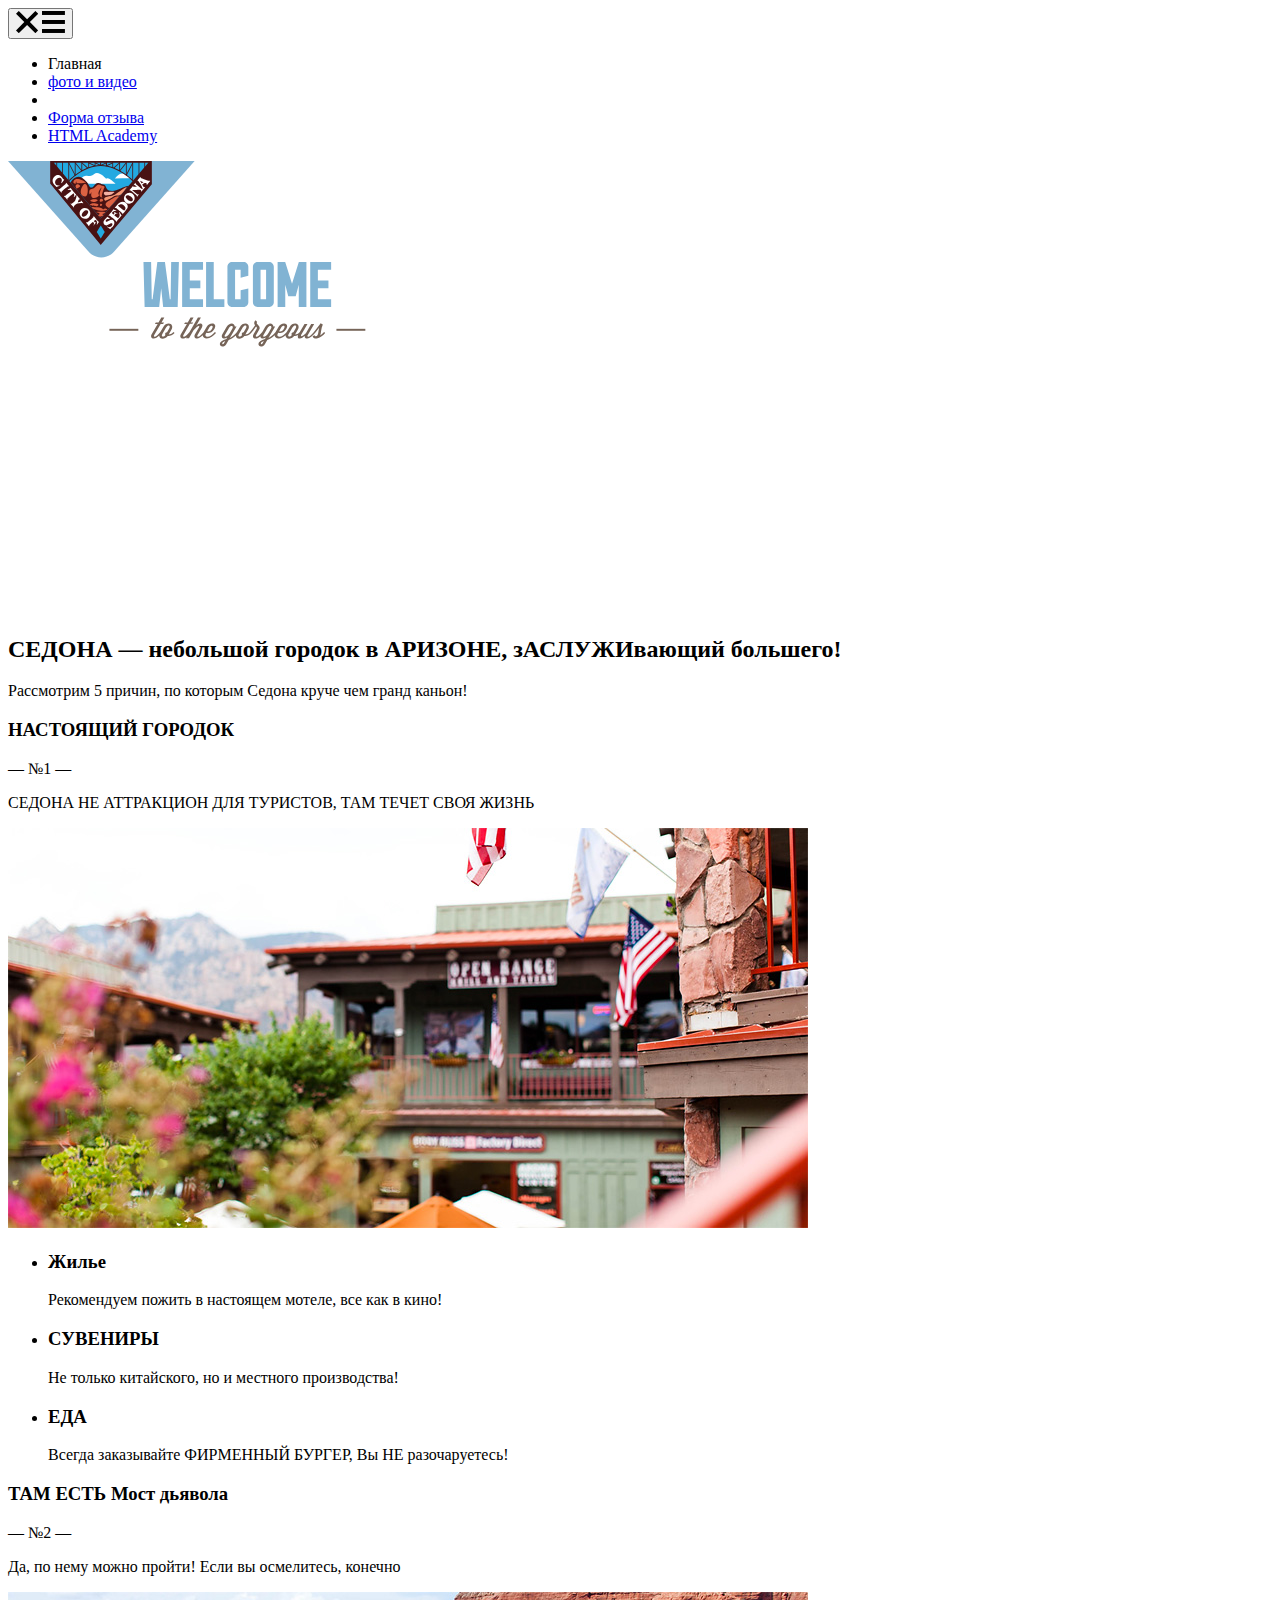
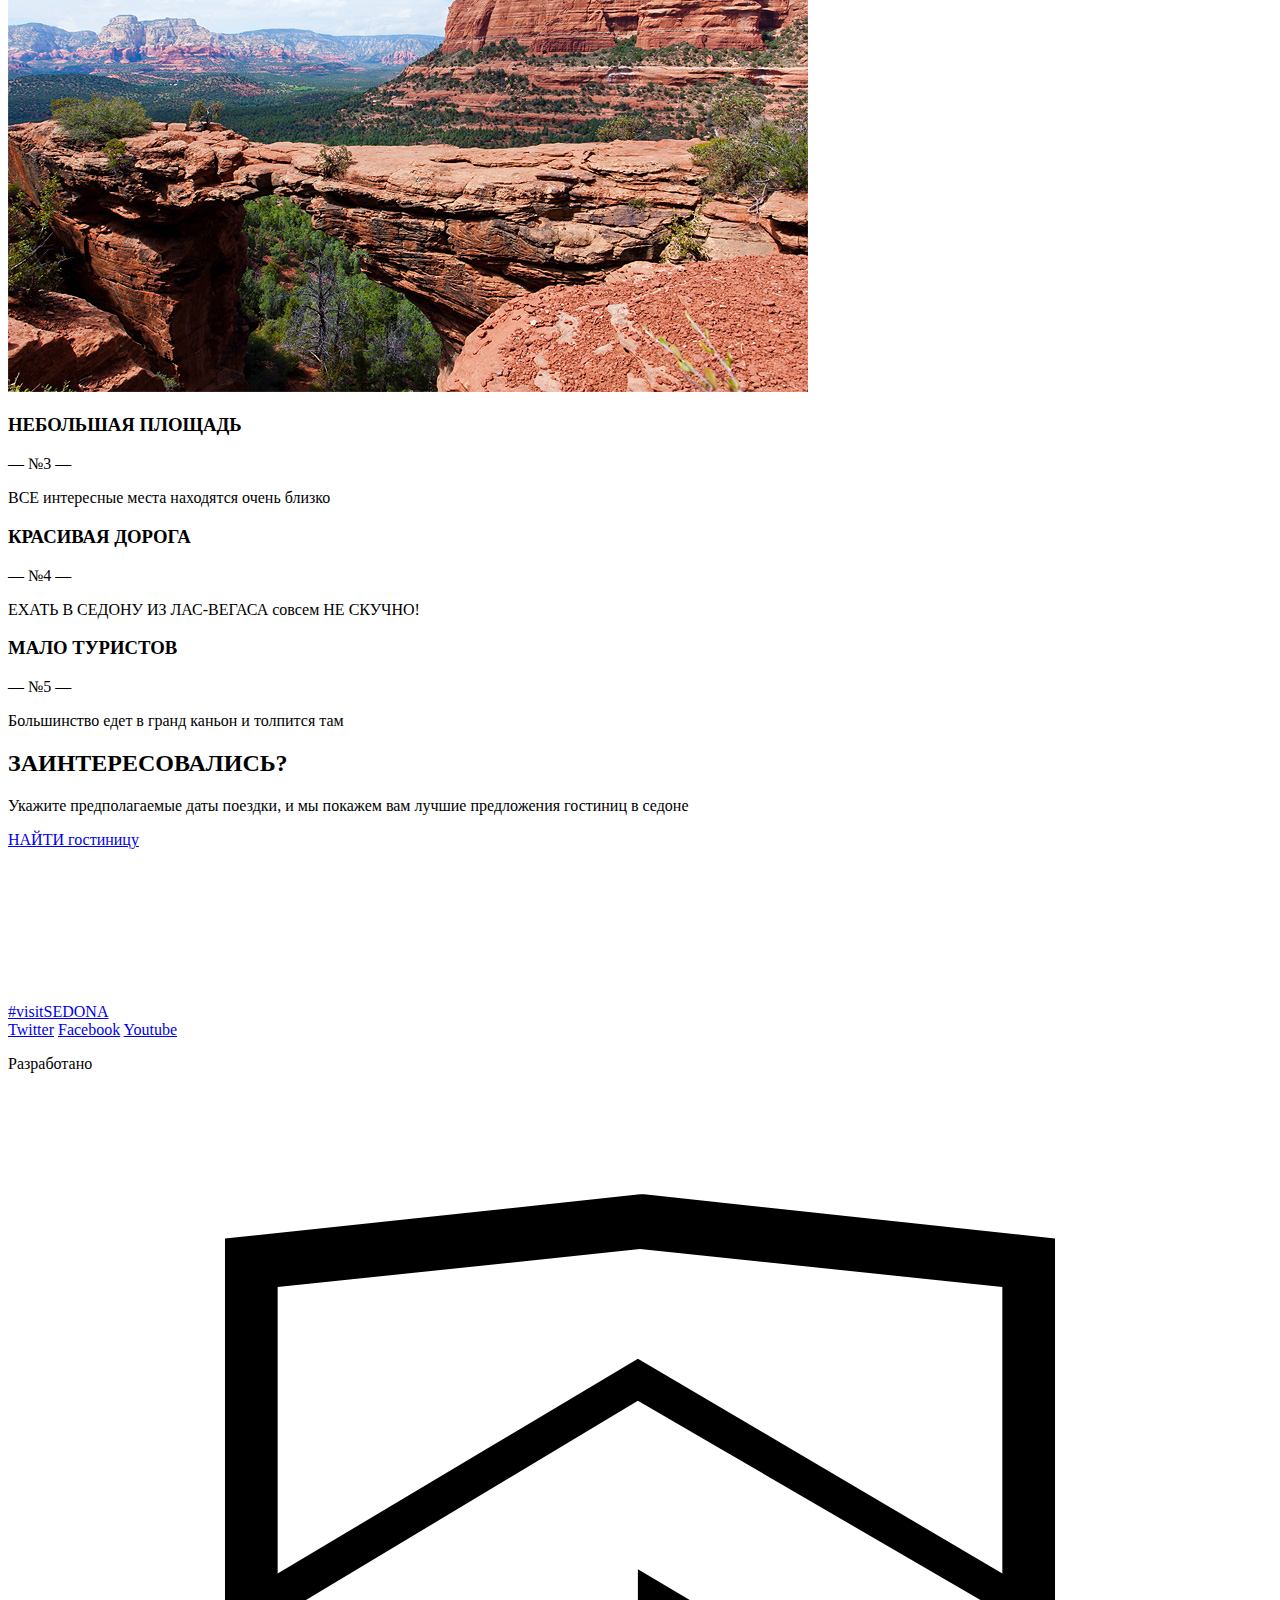
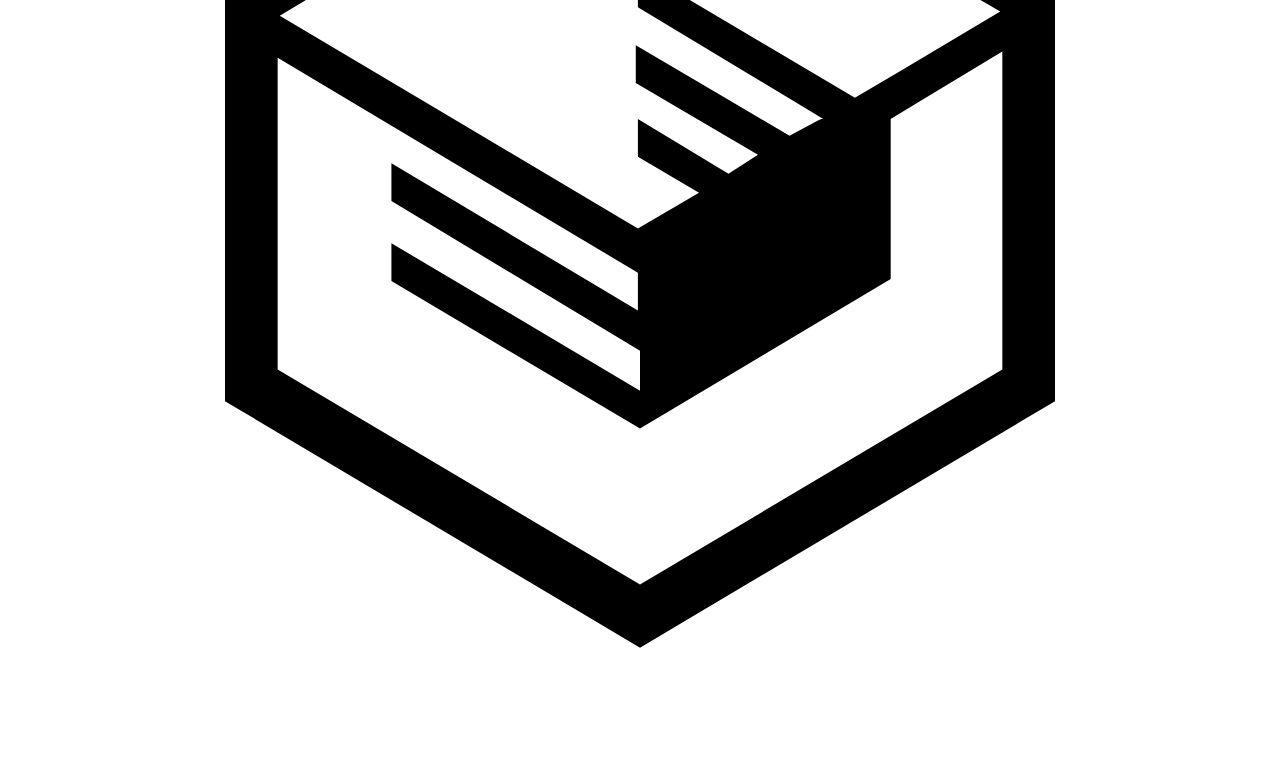
==== commit 8fc60c6b: "Adaptive pages with hover-effect and JS-menu" ====
--- a/index.html
+++ b/index.html
@@ -9,7 +9,7 @@
   <body>
     <div class="wrapper-main">
       <header class="header-main">
-        <nav class="menu">
+        <nav class="menu menu--closed menu--nojs">
           <button class="menu__toggle">
             <svg class="menu__cross" xmlns="http://www.w3.org/2000/svg" xmlns:xlink="http://www.w3.org/1999/xlink" x="0px" y="0px" width="22.199px" height="22.199px" viewBox="0 0 22.199 22.199" enable-background="new 0 0 22.199 22.199" xml:space="preserve"> <polygon class="menu__cross-hover" points="22.199,2.804 19.396,0 11.1,8.297 2.804,0 0,2.803 8.297,11.1 0,19.396 2.803,22.199 11.1,13.902 19.396,22.199 22.199,19.396 13.903,11.1 "/></svg>
             <svg class="menu__ham" xmlns="http://www.w3.org/2000/svg" xmlns:xlink="http://www.w3.org/1999/xlink" x="0px" y="0px" width="22.928px" height="21.982px" viewBox="0 0 22.928 21.982" enable-background="new 0 0 22.928 21.982" xml:space="preserve">
@@ -25,7 +25,7 @@
             <li class="menu__blocks"><a class="menu__link" href="photo.html">фото и видео</a></li>
             <li class="menu__blocks menu__blocks--hidden"></li>
             <li class="menu__blocks"><a class="menu__link" href="form.html">Форма отзыва</a></li>
-            <li class="menu__blocks"><a class="menu__link" href="hotels.html">Гостиницы</a></li>
+            <li class="menu__blocks"><a class="menu__link" href="https://htmlacademy.ru/intensive/adaptive">HTML Academy</a></li>
           </ul>
         </nav>
         <div class="logo">
@@ -275,9 +275,9 @@
           </div>
           <div class="city__photo">
             <picture>
-              <source media="(min-width: 1200px)" srcset="img/photo-city@1x.jpg 1x img/photo-city@2x.jpg 2x">
-              <source media="(min-width: 768px)" srcset="img/photo-city-tablet@1x.jpg 1x img/photo-city-tablet@2x.jpg 2x">
-              <img src="img/photo-city-mobile@1x.jpg" srcset="img/photo-city-mobile@1x.jpg 1x img/photo-city-mobile@2x.jpg 2x" alt="City">
+              <source media="(min-width: 1200px)" srcset="img/photo-city@1x.jpg 1x, img/photo-city@2x.jpg 2x">
+              <source media="(min-width: 768px)" srcset="img/photo-city-tablet@1x.jpg 1x, img/photo-city-tablet@2x.jpg 2x">
+              <img src="img/photo-city-mobile@1x.jpg" srcset="img/photo-city-mobile@1x.jpg 1x, img/photo-city-mobile@2x.jpg 2x" alt="City">
             </picture>
           </div>
         </section>
@@ -303,26 +303,26 @@
           </div>
           <div class="city__photo city__photo--bridge">
             <picture>
-              <source media="(min-width: 1200px)" srcset="img/photo-bridge@1x.jpg 1x img/photo-bridge@2x.jpg 2x">
-              <source media="(min-width: 768px)" srcset="img/photo-bridge-tablet@1x.jpg 1x img/photo-bridge-tablet@2x.jpg 2x">
-              <img src="img/photo-bridge-mobile@1x.jpg" srcset="img/photo-bridge-mobile@1x.jpg 1x img/photo-bridge-mobile@2x.jpg 2x" alt="Bridge">
+              <source media="(min-width: 1200px)" srcset="img/photo-bridge@1x.jpg 1x, img/photo-bridge@2x.jpg 2x">
+              <source media="(min-width: 768px)" srcset="img/photo-bridge-tablet@1x.jpg 1x, img/photo-bridge-tablet@2x.jpg 2x">
+              <img src="img/photo-bridge-mobile@1x.jpg" srcset="img/photo-bridge-mobile@1x.jpg 1x, img/photo-bridge-mobile@2x.jpg 2x" alt="Bridge">
             </picture>
           </div>
         </section>
         <section class="city">
           <div class="city__text city__text--grey">
             <h3 class="city__h3 city__h3--black">НЕБОЛЬШАЯ ПЛОЩАДЬ</h3>
-            <p class="city__number">— №3 —</p>
+            <p class="city__number city__number--black">— №3 —</p>
             <p class="city__slogan city__slogan--black">ВСЕ интересные места находятся очень близко</p>
           </div>
           <div class="city__text city__text--grey">
             <h3 class="city__h3 city__h3--black">КРАСИВАЯ ДОРОГА</h3>
-            <p class="city__number">— №4 —</p>
+            <p class="city__number city__number--black">— №4 —</p>
             <p class="city__slogan city__slogan--black">ЕХАТЬ В СЕДОНУ ИЗ ЛАС-ВЕГАСА совсем НЕ СКУЧНО!</p>
           </div>
           <div class="city__text city__text--grey">
             <h3 class="city__h3 city__h3--black">МАЛО ТУРИСТОВ</h3>
-            <p class="city__number">— №5 —</p>
+            <p class="city__number city__number--black">— №5 —</p>
             <p class="city__slogan city__slogan--black">Большинство едет в гранд каньон и толпится там</p>
           </div>
         </section>
@@ -332,11 +332,7 @@
           <a href="#" class="interest__link">НАЙТИ гостиницу</a>
         </section>
         <div class="map">
-          <picture>
-            <source media="(min-width: 1200px)" srcset="img/bg-map-desktop@1x.jpg 1x img/bg-map-desktop@2x.jpg 2x">
-            <source media="(min-width: 768px)" srcset="img/bg-map-tablet@1x.jpg 1x img/bg-map-tablet@2x.jpg 2x">
-            <img src="img/bg-map-mobile@1x.jpg" srcset="img/bg-map-mobile@1x.jpg 1x img/bg-map-mobile@2x.jpg 2x" alt="Map">
-          </picture>
+          <iframe class="map__online" src="https://www.google.com/maps/embed?pb=!1m18!1m12!1m3!1d3256207.83961937!2d-113.76458444805876!3d34.879641846759!2m3!1f0!2f0!3f0!3m2!1i1024!2i768!4f13.1!3m3!1m2!1s0x872da132f942b00d%3A0x5548c523fa6c8efd!2sSedona%2C+Arizona+86336%2C+USA!5e0!3m2!1sen!2suk!4v1498628677488" style="border:0"></iframe>
         </div>
       </main>
       <footer class="footer-main">
@@ -356,5 +352,7 @@
         </div>
       </footer>
     </div>
+  <script src="js/picturefill.min.js"></script>
+  <script src="js/script.js"></script>
   </body>
 </html>
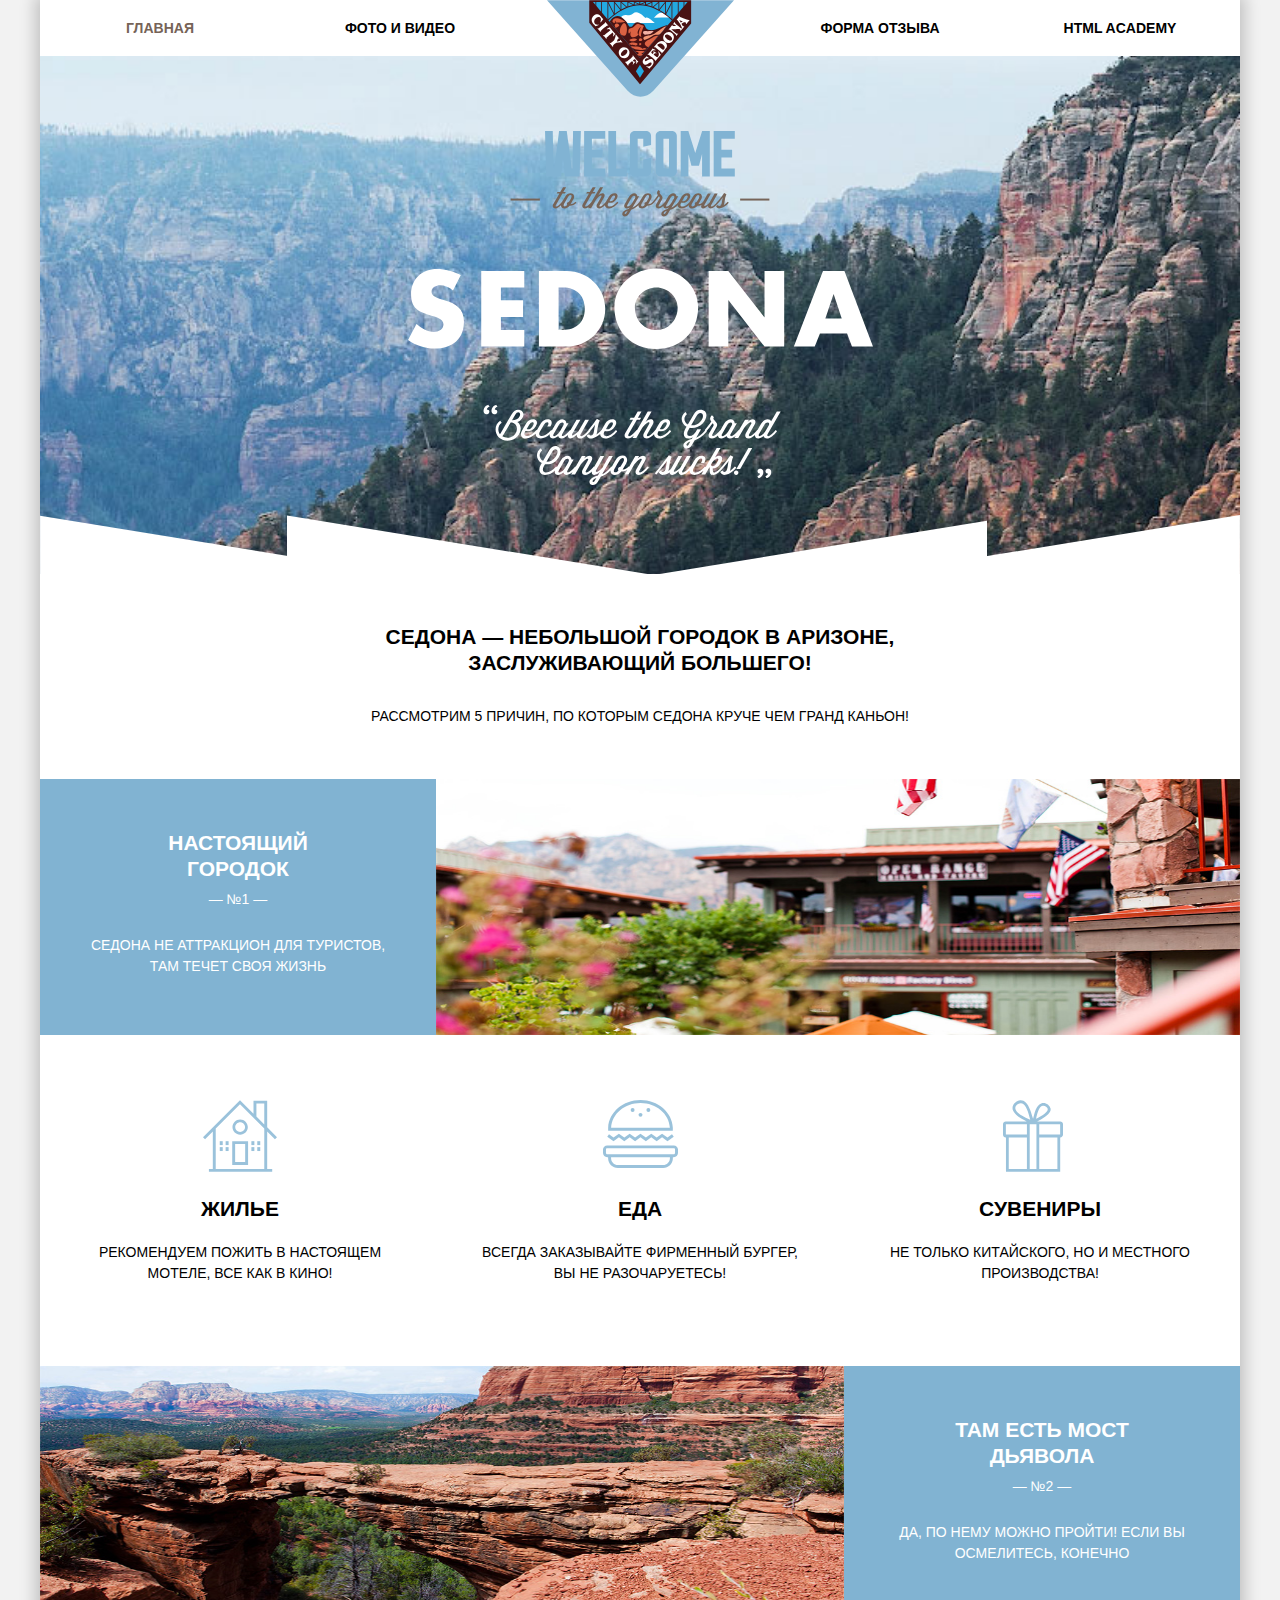
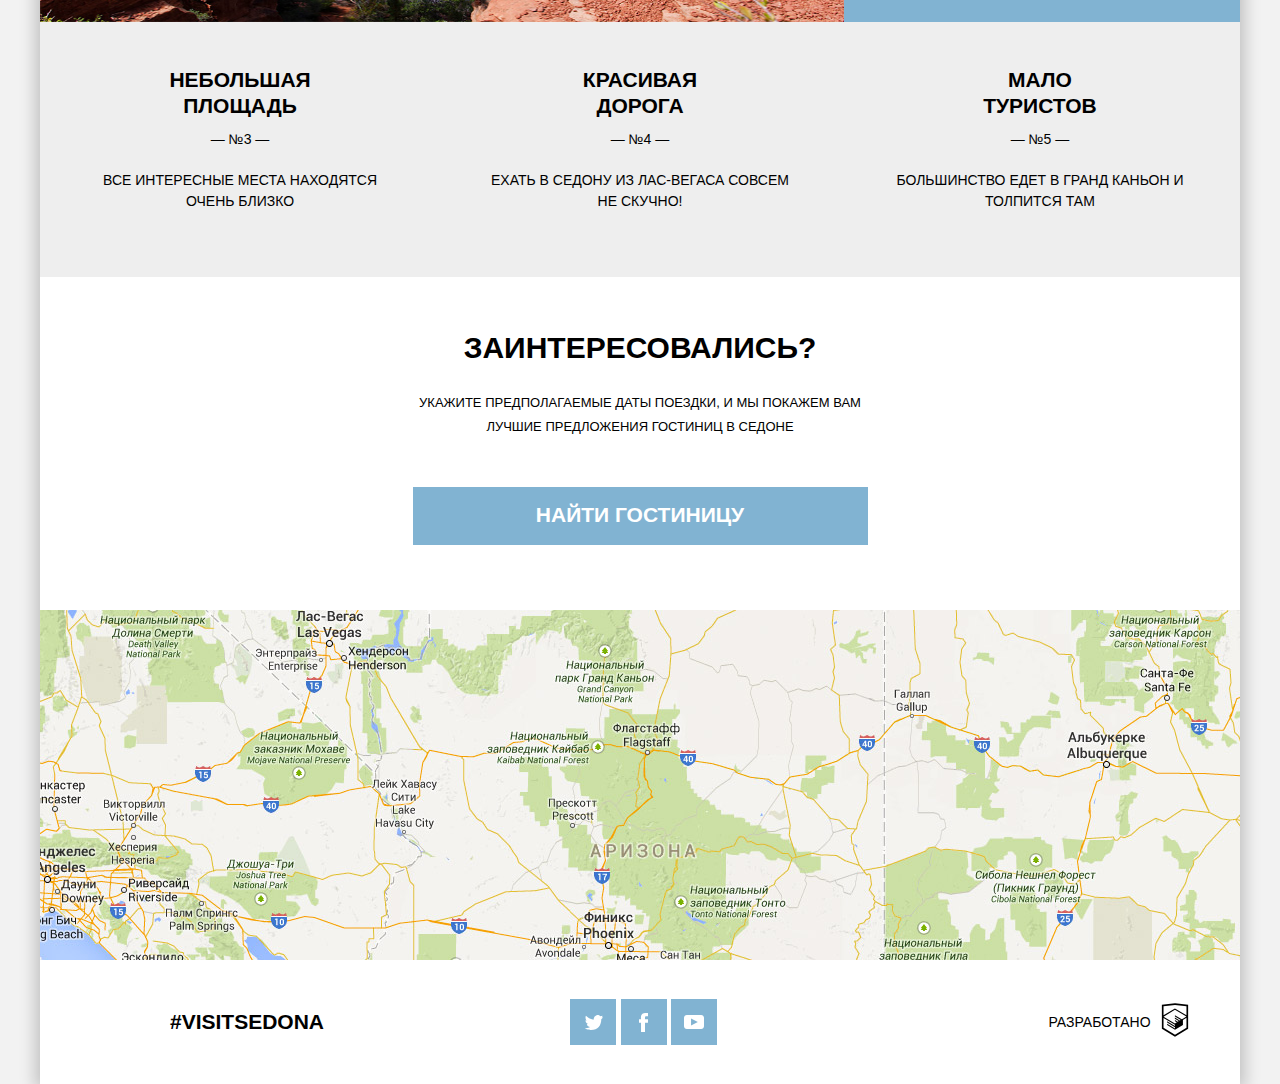
==== commit bec0a368: "Adaptive pages with hover-effect and JS-menu" ====
--- a/index.html
+++ b/index.html
@@ -353,6 +353,6 @@
       </footer>
     </div>
   <script src="js/picturefill.min.js"></script>
-  <script src="js/script.js"></script>
+  <script src="js/script.min.js"></script>
   </body>
 </html>
--- a/css/style.min.css
+++ b/css/style.min.css
@@ -0,0 +1,2 @@
+/*! normalize.css v4.1.1 | MIT License | github.com/necolas/normalize.css */
+html{font-family:sans-serif;-ms-text-size-adjust:100%;-webkit-text-size-adjust:100%}body{margin:0;text-transform:uppercase;background-color:#f2f2f2}article,aside,details,figcaption,figure,footer,header,main,menu,nav,section,summary{display:block}audio,canvas,progress,video{display:inline-block}audio:not([controls]){display:none;height:0}progress,sub,sup{vertical-align:baseline}[hidden],template{display:none}a{background-color:transparent;-webkit-text-decoration-skip:objects}a:active,a:hover{outline-width:0}abbr[title]{border-bottom:none;text-decoration:underline dotted}b,strong{font-weight:bolder}dfn{font-style:italic}h1{font-size:2em;margin:.67em 0}mark{background-color:#ff0;color:#000}small{font-size:80%}sub,sup{font-size:75%;line-height:0;position:relative}sub{bottom:-.25em}sup{top:-.5em}img{border-style:none;max-width:100%;height:auto}svg:not(:root){overflow:hidden}code,kbd,pre,samp{font-family:monospace,monospace;font-size:1em}figure{margin:1em 40px}hr{box-sizing:content-box;height:0}button,input,select,textarea{font:inherit;margin:0}optgroup{font-weight:700}button,hr,input{overflow:visible}button,select{text-transform:none}[type=reset],[type=submit],button,html [type=button]{-webkit-appearance:button}[type=button]::-moz-focus-inner,[type=reset]::-moz-focus-inner,[type=submit]::-moz-focus-inner,button::-moz-focus-inner{border-style:none;padding:0}[type=button]:-moz-focusring,[type=reset]:-moz-focusring,[type=submit]:-moz-focusring,button:-moz-focusring{outline:1px dotted ButtonText}fieldset{border:1px solid silver;margin:0 2px;padding:.35em .625em .75em}legend{color:inherit;display:table;max-width:100%;white-space:normal}textarea{overflow:auto}[type=checkbox],[type=radio],legend{box-sizing:border-box;padding:0}[type=number]::-webkit-inner-spin-button,[type=number]::-webkit-outer-spin-button{height:auto}[type=search]{-webkit-appearance:textfield;outline-offset:-2px}[type=search]::-webkit-search-cancel-button,[type=search]::-webkit-search-decoration{-webkit-appearance:none}::-webkit-input-placeholder{color:inherit;opacity:.54}::-webkit-file-upload-button{-webkit-appearance:button;font:inherit}@font-face{font-weight:400;font-family:"PT Sans";font-style:normal;src:url(../fonts/ptsans.woff2) format("woff2"),url(../fonts/ptsans.woff) format("woff")}@font-face{font-weight:700;font-family:"PT Sans";font-style:normal;src:url(../fonts/ptsansbold.woff2) format("woff2"),url(../fonts/ptsansbold.woff) format("woff")}picture img{vertical-align:middle}.wrapper-main{width:320px;margin:0 auto;background-color:#fff;box-shadow:0 0 15px 5px rgba(0,0,0,.2)}.menu{width:100%;position:relative}.menu__items{list-style-type:none;padding:0;margin:0;background-color:#81b3d2}.menu__blocks{border-bottom:1px solid #678fa8;border-top:1px solid #9ac2db}.menu__blocks:first-child{border-top:none}.menu__blocks:last-child{border-bottom:none}.menu__blocks--hidden{display:none}.menu__link{display:block;text-align:center;text-decoration:none;font-size:18px;font-weight:700;color:#fff;padding:17px 0}.menu__link:hover{background-color:#669ec0}.menu__link:active{background-color:#5496bd;color:rgba(255,255,255,.3)}.menu__toggle{position:absolute;background-color:transparent;border:0;outline:0;right:20px;top:12px;z-index:10;cursor:pointer}.menu__cross-hover{fill:#fff}.copyright__link:hover .copyright__logo,.menu__ham-hover{fill:#81b3d2}.logo{min-height:55px;position:relative}.logo svg{position:absolute;width:187px;height:97px;top:0;left:50%;transform:translateX(-93px);z-index:10}.logo__blue,.logo__cloud,.logo__grid{display:none}.welcome{width:100%;min-height:389px;background:#81b3d2 url(../img/bg-back-mobile@1x.jpg) no-repeat center;background-size:cover;text-align:center;padding-top:90px;box-sizing:border-box;position:relative}.welcome svg{width:280px;height:auto}.welcome:after{content:"";position:absolute;bottom:-1px;left:0;width:100%;height:27px;background-image:url(../img/bg-intro-triangle-mobile.svg);background-repeat:no-repeat}.welcome--internal{min-height:157px;padding-top:50px;background-position:center}.welcome--internal svg{width:230px;height:auto}.descr{text-align:center;padding-top:25px;color:#000}.descr--internal{padding-left:7px;padding-right:7px}.descr__title{display:block;font-size:18px;line-height:26px;font-weight:700;margin-bottom:27px}.descr__title--internal{margin-bottom:22px;font-size:17px}.descr__title--next{margin-top:5px}.descr__text{display:block;font-size:14px;line-height:26px;font-weight:400;margin-bottom:5px}.city__text{background-color:#81b3d2;text-align:center;padding:20px 20px 25px;color:#fff;position:relative;z-index:5}.city__text--grey{background-color:#eee;color:#000}.city__text--grey:first-child::after,.city__text--grey:nth-child(2)::after{content:"";position:absolute;bottom:0;left:20px;width:87.5%;height:1px;background-color:#d6d6d6}.city__text--bg{padding-top:60px}.city__text--bg::before,.items__text::before{content:"";position:absolute;background-repeat:no-repeat}.city__text--bg::before{background-image:url(../../img/bg-triangle.svg);z-index:10;top:0;left:0;width:100%;height:37px}.city__h3{font-size:18px;line-height:26px;margin-bottom:7px}.city__h3--black{margin-top:10px}.city__number,.city__slogan{font-size:14px;font-weight:400;line-height:21px;margin:0 0 15px}.city__photo{min-height:260px}.city__slogan--black{margin-bottom:5px}.items{margin:0;list-style-type:none;padding:19px 0 0}.items__text{padding-left:70px;padding-right:20px;position:relative}.items__text::before{width:40px;height:40px;top:-10px;left:20px;background-size:contain}.items__text:first-child::before{background-image:url(../img/icon-house.svg)}.items__text:nth-child(2)::before{top:-15px;left:25px;background-image:url(../img/icon-gift.svg)}.items__text:nth-child(3)::before{background-image:url(../img/icon-burger.svg)}.items__h3{font-size:18px;line-height:26px;font-weight:700;margin-bottom:0}.items__slogan{font-size:14px;line-height:21px;font-weight:400;margin-bottom:32px;margin-top:14px}.interest{text-align:center;padding-left:20px;padding-right:20px}.interest__h2{font-size:21px;line-height:26px;font-weight:700;margin-top:23px}.interest__text{font-size:13px;line-height:24px;font-weight:400;margin-bottom:38px}.interest__link{display:block;background-color:#81b3d2;color:#fff;text-decoration:none;font-size:21px;line-height:26px;font-weight:700;padding-top:15px;padding-bottom:15px;box-sizing:border-box;width:100%;min-height:58px;margin-bottom:48px}.interest__link:hover{background-color:#669ec0}.interest__link:active{color:rgba(255,255,255,.3);background-color:#5496bd}.interest__link:disabled{background-color:#e5e5e5}.footer-main{padding:35px 20px 20px;text-align:center}.visit__link{display:block;font-size:21px;line-height:26px;font-weight:700;color:#000;text-decoration:none;margin-bottom:38px}.social__btn{display:inline-block;vertical-align:middle;background-color:#81b3d2;color:#fff;font-size:0;width:46px;height:46px;background-repeat:no-repeat;background-position:center}.social__btn--tw{background-image:url(../img/icon-twitter.svg)}.social__btn--fb{background-image:url(../img/icon-facebook.svg)}.social__btn--yt{background-image:url(../img/icon-youtube.svg)}.social__btn:hover{background-color:#669ec0}.social__btn:active{opacity:.3;background-color:#5496bd}.copyright{padding-top:30px}.copyright__link,.copyright__text{display:inline-block;vertical-align:middle}.copyright__text{font-size:14px;line-height:26px;font-weight:400}.copyright__link{text-decoration:none}.copyright__link svg{width:40px;height:auto}.copyright__link:active .copyright__logo{fill:rgba(0,0,0,.3)}.map{position:relative;background:url(../img/bg-map-mobile@1x.jpg) no-repeat;background-size:cover}.map,.map__online{width:320px;height:350px}.photo{margin-top:23px;border-top:1px solid #e5e5e5;padding:22px 20px 0}.photo__block{list-style-type:none;padding:0;margin:0}.photo__item{padding-top:20px}.photo__comment{font-size:14px;line-height:24px;font-weight:400;padding-top:2px;padding-bottom:18px;position:relative}.photo__comment::after{content:"";position:absolute;width:320px;height:1px;background-color:#e5e5e5;left:-20px;bottom:0}.photo__like,.photo__name{font-weight:700}.photo__name{margin-bottom:2px}.photo__author{margin-top:0}.photo__author,.photo__like{margin-bottom:0}.photo__author{text-transform:none}.photo__like{margin-top:7px;padding-left:35px;position:relative}.photo__like::before{content:"";position:absolute;background-image:url(../img/icon-like.svg);background-repeat:no-repeat;width:22px;height:20px;left:0;top:0}.video{margin-top:30px;margin-bottom:40px}.video__tools{margin:0 20px;padding-left:25px;padding-right:25px;box-sizing:border-box;background-color:#f2f2f2;width:280px;height:65px;display:-ms-flexbox;display:flex;-ms-flex-direction:row;flex-direction:row;-ms-flex-align:center;align-items:center;position:relative}.video__hover{fill:#5c6870}.video__full,.video__replay,.video__sub{border:0;outline:0;background:0 0;padding:0;margin:0;cursor:pointer}.video__full:hover .video__hover,.video__replay:hover .video__hover,.video__sub:hover .video__hover{fill:#000}.video__full:active .video__hover,.video__replay:active .video__hover,.video__sub:active .video__hover{fill:rgba(0,0,0,.3)}.video__replay{width:16px;height:20px}.video__sub{width:22px;height:20px;margin-left:auto}.video__full{width:20px;height:20px;margin-left:40px}.video__slider{position:absolute;top:-45px;left:0;width:280px;height:45px;box-sizing:border-box;background-color:rgba(0,0,0,.6);padding-top:22px;padding-left:22px}.video__bar{width:235px;height:3px;background-color:rgba(255,255,255,.2);position:relative}.video__pull{width:9px;height:9px;background-color:#fff;border-radius:50%;position:absolute;top:19px;left:20%;cursor:pointer}.form{margin-top:12px;padding:0;display:-ms-flexbox;display:flex;-ms-flex-direction:column;flex-direction:column}.form fieldset,.form input{border:0;box-sizing:border-box}.form fieldset{margin:0;width:320px;position:relative;padding:20px 20px 5px}.form fieldset::before{content:"";position:absolute;top:0;left:0;width:320px;height:1px;background-color:#e5e5e5}.form input{font-size:18px;line-height:26px;font-weight:700;font-family:"PT Sans","Arial",sans-serif;background-color:#f2f2f2;padding:17px}.form input::-webkit-input-placeholder{text-transform:none;opacity:1}.form input:-ms-input-placeholder{text-transform:none;opacity:1}.form input::placeholder{text-transform:none;opacity:1}.form input:hover,.form__emotion textarea:hover,input[type=checkbox]:hover+label:hover::before,input[type=radio]:hover+label:hover::before{background-color:#e5e5e5}.form input:focus{background-color:#fff;border:4px solid #e5e5e5;padding:13px}.form__title{margin:0 auto 20px;text-align:center;font-size:18px;line-height:26px;font-weight:700}.form__label{font-size:14px;line-height:26px;font-weight:400;margin-right:10px}.form__option{display:-ms-flexbox;display:flex;-ms-flex-direction:row;flex-direction:row;-ms-flex-pack:justify;justify-content:space-between;-ms-flex-align:center;align-items:center;margin-bottom:18px;width:280px;box-sizing:border-box;overflow:hidden}.form__option input{-ms-flex-positive:1;flex-grow:1}.form__contacts .form__label{padding-left:20px}.form__contacts input{margin-top:5px;margin-bottom:12px;width:280px;box-sizing:border-box}.form__contacts input:last-child{margin-bottom:20px}.form__email,.form__tel{position:relative;box-sizing:border-box}.form__email::after,.form__tel::after{content:"";display:block;width:56px;height:58px;position:absolute;bottom:21px;right:0}.form__tel::after{background:#e6e6e6 url(../img/icon-phone.svg) no-repeat center}.form__email::after{background:#e6e6e6 url(../img/icon-mail.svg) no-repeat center}.form__impression label,.form__visit label{text-transform:none;font-weight:700;padding-left:80px;margin-bottom:35px;position:relative;cursor:pointer}.form__impression .form__title{margin-bottom:40px}.form__impression .form__option{overflow:visible;margin-bottom:13px}input[type=checkbox],input[type=radio]{display:none}input[type=radio]+label::before{content:"";position:absolute;top:-20px;left:0;width:55px;height:55px;background-color:#f2f2f2;border-radius:50%;cursor:pointer}input[type=radio]:checked+label::before{background-color:#333;border:16px solid #f2f2f2;box-sizing:border-box}input[type=checkbox]:active+label:active::before,input[type=radio]:active+label:active::before{background-color:#d5d5d5}input[type=radio]:hover:checked+label:hover::before{background-color:#333;border-color:#e5e5e5}input[type=radio]:active:checked+label:active::before{background-color:rgba(51,51,51,.3);border-color:#d5d5d5}.form__visit .form__option{overflow:visible;margin-bottom:26px}.form__visit .form__option:last-child{margin-bottom:5px}.form__visit .form__title{margin-bottom:35px}input[type=checkbox]+label::before{content:"";position:absolute;top:-20px;left:0;width:55px;height:55px;background-color:#f2f2f2;border-radius:5px;cursor:pointer}input[type=checkbox]:checked+label::after{content:"";position:absolute;top:0;left:18px;width:20px;height:12px;box-sizing:border-box;border-bottom:3px solid #333;border-left:3px solid #333;transform:rotate(-45deg)}input[type=checkbox]:active:checked+label:active::before{border-color:rgba(51,51,51,.3)}.form__emotion textarea{width:100%;box-sizing:border-box;border:0;background-color:#f2f2f2;font-size:18px;line-height:26px;font-weight:700;padding:20px;min-height:160px}.form__emotion textarea:focus{background-color:#fff;border:4px solid #e5e5e5;padding:16px}.form__emotion .form__title{margin-bottom:15px}.form__submit{font-size:21px;line-height:26px;font-weight:700;color:#fff;background-color:#81b3d2;padding-top:16px;padding-bottom:16px;margin:42px 20px 38px;width:280px;border:0;outline:0;cursor:pointer}.form__submit:hover{background-color:#669ec0}.form__submit:active{color:rgba(255,255,255,.3);background-color:#5496bd}.form__submit:disabled{background-color:#e5e5e5}.form__text{display:none}@media (min-width:768px){.wrapper-main{width:768px}.menu__items{background-color:#fff;display:-ms-flexbox;display:flex;-ms-flex-direction:row;flex-direction:row;-ms-flex-pack:justify;justify-content:space-between}.menu__link{color:#000;font-size:14px;line-height:26px;padding:15px 0}.menu__link:active,.menu__link:hover{color:#81b3d2;background-color:transparent}.menu__link:active{color:#000;opacity:.3}.menu__link--active{color:#766357}.menu__link--active:hover{color:#604e43}.menu__link--active:active{color:#766357;opacity:.3}.menu__blocks{width:20%;border:0}.menu__blocks--hidden{display:block}.menu__toggle{display:none}.logo{height:0;position:absolute;top:0;left:50%}.logo__cloud{display:block}.welcome{background:#81b3d2 url(../img/bg-back-tablet@1x.jpg) no-repeat center;background-size:cover;padding-top:75px;min-height:518px}.welcome svg{width:465px;height:354px}.welcome::after,.welcome::before{width:768px;height:40px;background-size:cover}.welcome::before{content:"";position:absolute;bottom:-1px;left:35px;background-image:url(../img/bg-intro-triangle-mobile.svg);background-repeat:no-repeat;width:700px;height:60px}.welcome--internal{max-height:290px;min-height:290px;padding-top:95px}.welcome--internal svg{height:80px}.descr{max-width:540px;margin:0 auto;padding-top:33px;padding-bottom:45px}.descr--internal{padding-top:50px}.descr__title{font-size:21px}.descr__title--internal{font-size:30px;margin-bottom:30px}.descr__title--next{font-size:30px}.city{display:-ms-flexbox;display:flex;-ms-flex-direction:row;flex-direction:row;-ms-flex-pack:center;justify-content:center;-ms-flex-line-pack:stretch;align-content:stretch}.city__text{width:33%;max-height:256px;box-sizing:border-box;padding:25px 32px 20px}.city__text--bg::before,.city__text--grey::after{display:none}.city__text--bridge{-ms-flex-order:2;order:2}.city__text--grey{width:33.33%;padding-top:35px;padding-bottom:45px}.city__photo{width:67%;max-height:256px;min-height:256px}.city__photo picture img{width:100%;height:256px}.city__photo--bridge{-ms-flex-order:1;order:1}.city__h3{font-size:21px}.city__h3--black{padding-left:10px;padding-right:10px;margin-bottom:10px}.city__number{margin-bottom:25px}.city__number--black{margin-bottom:20px}.city__slogan{margin-bottom:0}.city__slogan--black{margin-top:10px}.items{display:-ms-flexbox;display:flex;-ms-flex-direction:row;flex-direction:row;-ms-flex-pack:justify;justify-content:space-between;padding-top:65px;padding-bottom:30px}.items__text{width:33%;text-align:center;padding-top:75px;padding-left:20px}.items__text::before,.items__text:nth-child(2)::before{width:75px;height:72px;top:0;left:50%;transform:translateX(-37px)}.items__text:fisrt-child{-ms-flex-order:1;order:1}.items__text:nth-child(2){-ms-flex-order:3;order:3}.items__text:nth-child(3){-ms-flex-order:2;order:2}.items__h3{font-size:21px}.items__slogan{margin-top:20px;padding-left:15px;padding-right:15px}.interest{padding-top:35px}.interest__text{padding-top:5px;padding-bottom:5px}.interest__link{margin-bottom:55px}.interest__link,.interest__text{max-width:455px;margin-left:auto;margin-right:auto}.interest__h2{font-size:30px}.header-main{position:relative}.footer-main{display:-ms-flexbox;display:flex;-ms-flex-direction:row;flex-direction:row;-ms-flex-pack:justify;justify-content:space-between;-ms-flex-align:center;align-items:center;padding:35px 60px}.visit__link{margin-bottom:0}.copyright{padding-top:0}.map picture img{width:100%;height:350px}.map{height:350px;background:url(../img/bg-map-tablet@1x.jpg) no-repeat}.map,.map__online{width:768px}.photo{border-top:none;padding:15px 60px 20px;margin-top:0}.photo__large picture img{width:100%;height:400px}.photo__comment{padding-left:20px;padding-right:20px;padding-bottom:12px;height:78px;background-color:#f2f2f2;box-sizing:border-box;display:-ms-flexbox;display:flex;-ms-flex-direction:column;flex-direction:column;-ms-flex-pack:justify;justify-content:space-between;-ms-flex-align:stretch;align-items:stretch;-ms-flex-wrap:wrap;flex-wrap:wrap}.form fieldset::before,.photo__comment::after{display:none}.photo__author,.photo__name{width:75%}.photo__like{text-align:right;width:40px;margin-left:auto;margin-top:25px;padding-left:25px}.photo__block{display:-ms-flexbox;display:flex;-ms-flex-wrap:wrap;flex-wrap:wrap}.photo__item{padding-top:0;width:50%}.photo__item picture img{width:100%;height:267px}.photo__item:nth-child(2n) .photo__comment{background-color:#eaeaea}.video{margin-right:60px;margin-left:60px;margin-top:20px;position:relative}.video picture img{width:100%;height:499px}.video__tools{position:absolute;bottom:0;left:0;margin:0;width:100%;height:92px;padding-left:35px;padding-right:40px;background-color:rgba(0,0,0,.6)}.video__hover{fill:#fff}.video__slider{position:static;background-color:transparent;width:auto;padding-left:40px}.video__bar{width:390px}.video__pull{top:50%;left:32%;transform:translateY(-4px)}.form{-ms-flex-direction:row;flex-direction:row;-ms-flex-wrap:wrap;flex-wrap:wrap;margin-left:40px;margin-right:40px;margin-top:0;position:relative}.form::after{content:"";position:absolute;top:20px;left:50%;width:1px;height:300px;background-color:#dbdbdb}.form fieldset:nth-child(2),.form fieldset:nth-child(4),.form fieldset:nth-child(5){width:100%}.form fieldset:nth-child(1),.form fieldset:nth-child(3){width:50%}.form fieldset:nth-child(1){padding-left:40px}.form fieldset:nth-child(2){padding-top:35px}.form__name{-ms-flex-order:2;order:2}.form__name .form__title{text-align:left}.form__contacts{-ms-flex-order:3;order:3}.form__contacts .form__title{margin-bottom:25px;position:relative}.form__impression{-ms-flex-order:1;order:1}.form__impression .form__title{margin-bottom:80px;text-align:left}.form__impression .form__option{margin-bottom:20px}.form__visit{-ms-flex-order:4;order:4}.form__visit .form__title{max-width:300px;margin-left:auto;margin-right:auto;margin-bottom:60px;position:relative}.form__visit .form__option{max-width:240px}.form__visit .form__option:first-child{margin-bottom:35px}.form__visit .form__option:nth-child(3){margin-bottom:35px}.form__wrap{display:-ms-flexbox;display:flex;-ms-flex-direction:column;flex-direction:column;-ms-flex-pack:start;justify-content:flex-start;-ms-flex-align:start;align-items:flex-start;-ms-flex-wrap:wrap;flex-wrap:wrap;width:100%;height:170px;padding-left:90px;box-sizing:border-box}.form__emotion{-ms-flex-order:5;order:5}.form__emotion .form__title{margin-bottom:57px;position:relative}.form__bottom{-ms-flex-order:6;order:6;width:100%;display:-ms-flexbox;display:flex;-ms-flex-direction:row;flex-direction:row;-ms-flex-pack:justify;justify-content:space-between;-ms-flex-align:baseline;align-items:baseline;padding-right:20px;margin-bottom:22px}.form__title{margin-bottom:55px}.form__email input,.form__tel input{width:100%}.form__email{margin-bottom:8px}.form__submit{margin-top:50px;width:325px}.form__text{display:inline-block;vertical-align:middle;font-size:14px;line-height:26px}.form__contacts .form__title::before{left:0}.form__contacts .form__title::before,.form__visit .form__title::before{content:"";position:absolute;top:50%;width:120px;height:1px;background-color:#dbdbdb}.form__emotion .form__title::before{left:0}.form__contacts .form__title::after,.form__emotion .form__title::after,.form__emotion .form__title::before,.form__visit .form__title::after{content:"";position:absolute;top:50%;width:120px;height:1px;background-color:#dbdbdb}.form__contacts .form__title::after{left:100%;transform:translateX(-120px)}.form__visit .form__title::after{transform:translateX(-120px)}.form__emotion .form__title::after{left:100%;transform:translateX(-120px)}.form__visit .form__title::before{left:-175px}.form__visit .form__title::after{left:160%}}@media (min-width:1200px){.wrapper-main{width:1200px}.logo__blue,.logo__grid{display:block}.welcome::after{width:100%;height:60px}.welcome::before{left:247px}.welcome--internal{margin-bottom:70px}.descr--internal{padding-top:30px}.city__h3{padding-left:45px;padding-right:45px}.city__h3--black{padding-left:70px;padding-right:70px}.city__text{padding-top:30px;padding-left:40px;padding-right:40px}.city__text--grey{padding-top:35px;padding-bottom:65px}.items{padding-bottom:50px}.interest__text{padding-bottom:10px}.interest__link{margin-bottom:65px}.footer-main{padding-left:45px;padding-right:45px}.visit__link{padding-left:85px}.social{padding-right:85px}.map{height:350px;background:url(../img/bg-map-desktop@1x.jpg) no-repeat}.map,.map__online{width:1200px}.photo{padding-left:0;padding-right:0;padding-bottom:35px}.photo__item,.photo__large{position:relative}.photo__item{width:33.33%}.photo__item:nth-child(2n) .photo__comment{background-color:rgba(0,0,0,.3)}.photo__comment{position:absolute;bottom:0;left:0;width:100%;background-color:rgba(0,0,0,.3);color:#fff}.video{margin-left:200px;margin-right:200px;margin-bottom:85px}.video__pull{left:25%}.form{padding-left:80px;padding-right:80px}.form fieldset{padding:0}.form fieldset:nth-child(1){padding-left:80px}.form fieldset:nth-child(2){padding-top:20px}.form__contacts .form__title::after,.form__contacts .form__title::before,.form__emotion .form__title::after,.form__emotion .form__title::before,.form__visit .form__title::after,.form__visit .form__title::before{width:280px}.form__contacts .form__title::after{left:100%;transform:translateX(-280px)}.form__visit .form__title::after{transform:translateX(-280px)}.form__emotion .form__title::after{left:100%;transform:translateX(-280px)}.form__visit .form__title::before{left:-330px}.form__visit .form__title::after{left:210%}.form__title{font-size:21px;line-height:26px}.form__impression label,.form__visit label{font-size:18px;line-height:26px}.form__impression .form__option{width:400px}.form__visit .form__option{width:250px}.form__visit .form__option:first-child{-ms-flex-order:1;order:1}.form__visit .form__option:nth-child(2){-ms-flex-order:3;order:3}.form__visit .form__option:nth-child(3){-ms-flex-order:2;order:2}.form__visit .form__option:nth-child(4){-ms-flex-order:4;order:4}.form__name .form__option,.form__tel{width:400px}.form__email input,.form__tel input{width:300px}.form__tel{display:-ms-flexbox;display:flex;-ms-flex-align:baseline;align-items:baseline}.form__block,.form__email,.form__tel,.form__wrap{-ms-flex-direction:row;flex-direction:row}.form__email{width:50%;display:-ms-flexbox;display:flex;-ms-flex-align:baseline;align-items:baseline}.form__tel span{display:none}.form__contacts .form__label{padding-left:0}.form__contacts .form__title{margin-bottom:65px}.form__block,.form__wrap{-ms-flex-pack:justify;justify-content:space-between;-ms-flex-wrap:nowrap;flex-wrap:nowrap}.form__block{display:-ms-flexbox;display:flex;-ms-flex-align:center;align-items:center;margin-bottom:25px}.form__wrap{padding-left:0;margin-bottom:8px}.form__submit{margin-top:55px;margin-bottom:40px;margin-left:0;width:50%}.form__tel::after{right:15px}.form__email::after{right:5px}}@media (max-width:767px){.menu--opened .menu__cross{display:block}.menu--opened .menu__ham{display:none}.menu--opened .menu__items{display:block}.menu--closed .menu__cross{display:none}.menu--closed .menu__ham{display:block}.menu--closed .menu__items,.menu--nojs .menu__cross,.menu--nojs .menu__ham{display:none}.menu--nojs .menu__items{display:block}}@media (-webkit-min-device-pixel-ratio:1.5),(min-resolution:144dpi),(min-resolution:1.5dppx){.welcome{background-color:#81b3d2;background-image:url(../img/bg-back-mobile@2x.jpg)}.map{background:url(../img/bg-map-mobile@2x.jpg) no-repeat}}@media (min-width:768px) and (-webkit-min-device-pixel-ratio:1.5),(min-width:768px) and (min-resolution:144dpi),(min-width:768px) and (min-resolution:1.5dppx){.welcome{background-color:#81b3d2;background-image:url(../img/bg-back-tablet@2x.jpg);background-size:cover}.map{background:url(../img/bg-map-tablet@2x.jpg) no-repeat}}@media (min-width:1200px) and (-webkit-min-device-pixel-ratio:1.5),(min-width:1200px) and (min-resolution:144dpi),(min-width:1200px) and (min-resolution:1.5dppx){.map{background:url(../img/bg-map-desktop@2x.jpg) no-repeat}}